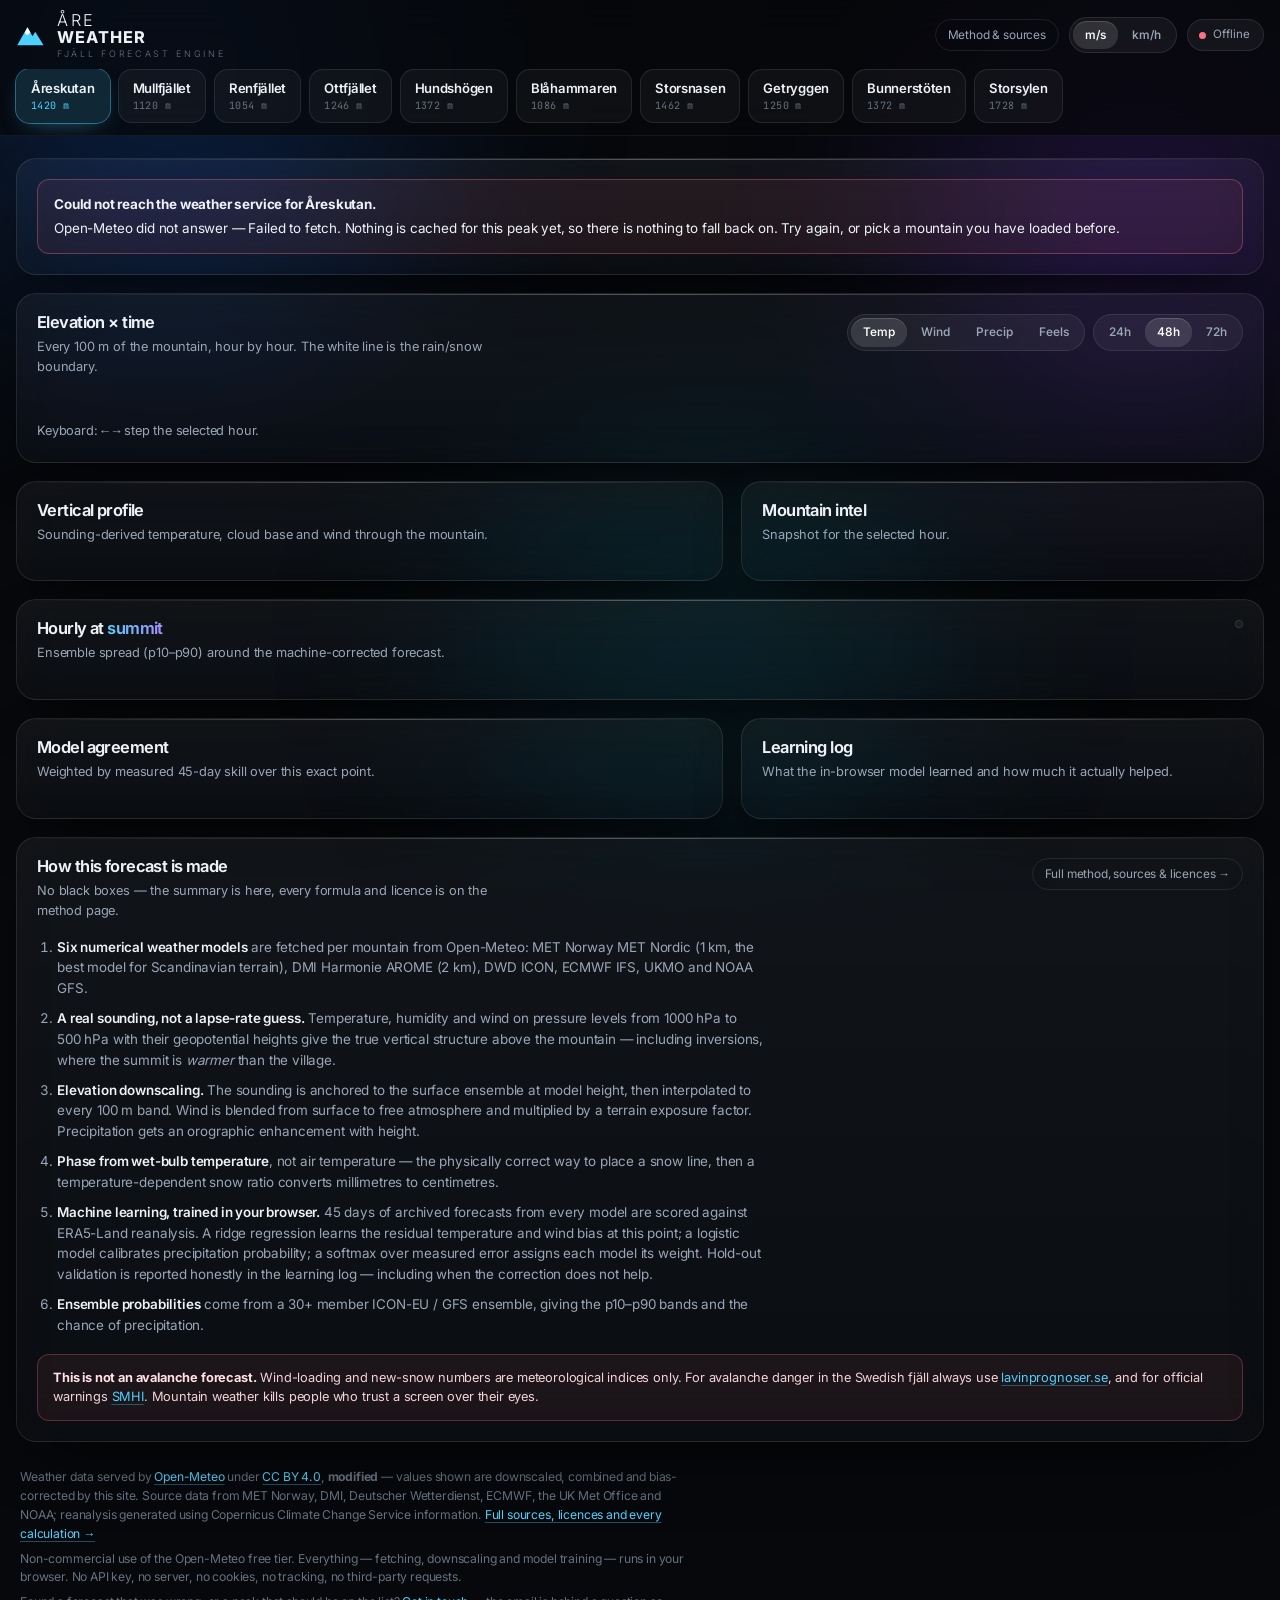
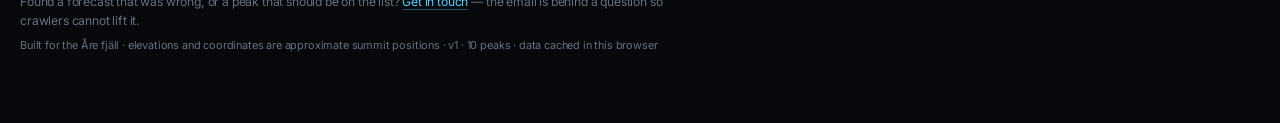
==== index.html @ 93a5c95a "Add a contact route behind a human check, and fix keyboard access Contact - The address is never pre" ====
<!doctype html>
<html lang="en">
<head>
<meta charset="utf-8">
<meta name="viewport" content="width=device-width, initial-scale=1, viewport-fit=cover">
<title>ÅreWeather — Mountain forecasts for Åre, Sweden</title>
<meta name="description" content="High-resolution, elevation-aware mountain weather for Åreskutan, Snasahögarna, Sylarna and the rest of the Åre fjäll. Multi-model ensemble + machine-learned bias correction, built for trail runners and ski mountaineers.">
<meta name="theme-color" content="#06080b">
<meta property="og:title" content="ÅreWeather">
<meta property="og:description" content="Elevation-resolved mountain weather for the Åre fjäll — trail running & ski mountaineering.">
<meta property="og:type" content="website">
<link rel="manifest" href="manifest.webmanifest">
<link rel="icon" href="data:image/svg+xml,%3Csvg xmlns='http://www.w3.org/2000/svg' viewBox='0 0 100 100'%3E%3Cpath d='M6 82 38 26l17 29 9-14 24 41z' fill='%234fd1ff'/%3E%3Cpath d='M38 26l10 18-10 8-9-7z' fill='%23fff'/%3E%3C/svg%3E">
<link rel="preload" href="fonts/inter-latin.woff2" as="font" type="font/woff2" crossorigin>
<link rel="stylesheet" href="styles.css">
</head>
<body>
<a class="skip-link" href="#main">Skip to the forecast</a>
<div class="aurora" aria-hidden="true"><span class="a1"></span><span class="a2"></span><span class="a3"></span></div>
<div class="grain" aria-hidden="true"></div>

<header class="topbar">
  <div class="wrap topbar-inner">
    <a class="brand" href="./">
      <svg class="brand-mark" viewBox="0 0 100 100" aria-hidden="true"><path d="M4 84 38 24l17 30 9-15 28 45z"/><path d="M38 24l10 18-10 9-9-8z" class="snow"/></svg>
      <span class="brand-text">ÅRE<b>WEATHER</b><i>fjäll forecast engine</i></span>
    </a>
    <div class="topbar-actions">
      <a class="nav-link" href="methods.html">Method &amp; sources</a>
      <div class="seg" id="unit-toggle" role="group" aria-label="Wind unit">
        <button type="button" data-unit="ms" class="on">m/s</button>
        <button type="button" data-unit="kmh">km/h</button>
      </div>
      <button type="button" class="status-pill" id="status-pill" title="Data status — click to refresh">
        <span class="dot"></span><span id="status-text" role="status" aria-live="polite">Loading…</span>
      </button>
    </div>
  </div>
  <nav class="mountain-rail" id="mountain-rail" aria-label="Choose a mountain"></nav>
</header>

<main class="wrap" id="main">

  <section class="hero card" id="hero">
    <div class="hero-skeleton"><span></span><span></span><span></span></div>
  </section>

  <section class="card" id="matrix-card">
    <div class="card-head">
      <div>
        <h2>Elevation × time</h2>
        <p class="sub" id="matrix-sub">Every 100&nbsp;m of the mountain, hour by hour. The white line is the rain/snow boundary.</p>
      </div>
      <div class="controls">
        <div class="seg" id="matrix-metric" role="group" aria-label="Matrix metric">
          <button type="button" data-metric="temp" class="on">Temp</button>
          <button type="button" data-metric="wind">Wind</button>
          <button type="button" data-metric="precip">Precip</button>
          <button type="button" data-metric="feels">Feels</button>
        </div>
        <div class="seg" id="matrix-range" role="group" aria-label="Forecast range">
          <button type="button" data-hours="24">24h</button>
          <button type="button" data-hours="48" class="on">48h</button>
          <button type="button" data-hours="72">72h</button>
        </div>
      </div>
    </div>
    <div class="matrix-scroll" tabindex="0" role="group" aria-label="Elevation and time matrix, horizontally scrollable"><div id="matrix"></div></div>
    <div class="legend" id="matrix-legend"></div>
    <p class="sub" style="margin-top:10px">Keyboard: <kbd>←</kbd> <kbd>→</kbd> step the selected hour.</p>
  </section>

  <div class="split">
    <section class="card" id="profile-card">
      <div class="card-head">
        <div>
          <h2>Vertical profile</h2>
          <p class="sub" id="profile-sub">Sounding-derived temperature, cloud base and wind through the mountain.</p>
        </div>
      </div>
      <div id="profile"></div>
    </section>

    <section class="card" id="intel-card">
      <div class="card-head"><div><h2>Mountain intel</h2><p class="sub">Snapshot for the selected hour.</p></div></div>
      <div class="intel-grid" id="intel"></div>
    </section>
  </div>

  <section class="card" id="hourly-card">
    <div class="card-head">
      <div>
        <h2>Hourly at <span id="band-label" class="hl">summit</span></h2>
        <p class="sub">Ensemble spread (p10–p90) around the machine-corrected forecast.</p>
      </div>
      <div class="controls"><div class="seg small" id="band-picker" role="group" aria-label="Elevation band"></div></div>
    </div>
    <div id="hourly"></div>
  </section>

  <div class="split">
    <section class="card" id="models-card">
      <div class="card-head"><div><h2>Model agreement</h2><p class="sub" id="models-sub">Weighted by measured 45-day skill over this exact point.</p></div></div>
      <div id="models"></div>
    </section>

    <section class="card" id="ml-card">
      <div class="card-head"><div><h2>Learning log</h2><p class="sub">What the in-browser model learned and how much it actually helped.</p></div></div>
      <div id="ml"></div>
    </section>
  </div>

  <section class="card method" id="method">
    <div class="card-head">
      <div><h2>How this forecast is made</h2><p class="sub">No black boxes — the summary is here, every formula and licence is on the method page.</p></div>
      <div class="controls"><a class="nav-link" href="methods.html">Full method, sources &amp; licences →</a></div>
    </div>
    <ol class="method-list">
      <li><b>Six numerical weather models</b> are fetched per mountain from Open-Meteo: MET Norway MET Nordic (1&nbsp;km, the best model for Scandinavian terrain), DMI Harmonie AROME (2&nbsp;km), DWD ICON, ECMWF IFS, UKMO and NOAA GFS.</li>
      <li><b>A real sounding, not a lapse-rate guess.</b> Temperature, humidity and wind on pressure levels from 1000&nbsp;hPa to 500&nbsp;hPa with their geopotential heights give the true vertical structure above the mountain — including inversions, where the summit is <i>warmer</i> than the village.</li>
      <li><b>Elevation downscaling.</b> The sounding is anchored to the surface ensemble at model height, then interpolated to every 100&nbsp;m band. Wind is blended from surface to free atmosphere and multiplied by a terrain exposure factor. Precipitation gets an orographic enhancement with height.</li>
      <li><b>Phase from wet-bulb temperature</b>, not air temperature — the physically correct way to place a snow line, then a temperature-dependent snow ratio converts millimetres to centimetres.</li>
      <li><b>Machine learning, trained in your browser.</b> 45 days of archived forecasts from every model are scored against ERA5-Land reanalysis. A ridge regression learns the residual temperature and wind bias at this point; a logistic model calibrates precipitation probability; a softmax over measured error assigns each model its weight. Hold-out validation is reported honestly in the learning log — including when the correction does not help.</li>
      <li><b>Ensemble probabilities</b> come from a 30+ member ICON-EU / GFS ensemble, giving the p10–p90 bands and the chance of precipitation.</li>
    </ol>
    <p class="disclaimer"><b>This is not an avalanche forecast.</b> Wind-loading and new-snow numbers are meteorological indices only. For avalanche danger in the Swedish fjäll always use <a href="https://www.lavinprognoser.se" target="_blank" rel="noopener">lavinprognoser.se</a>, and for official warnings <a href="https://www.smhi.se" target="_blank" rel="noopener">SMHI</a>. Mountain weather kills people who trust a screen over their eyes.</p>
  </section>

  <footer class="footer">
    <p>Weather data served by <a href="https://open-meteo.com" target="_blank" rel="noopener">Open-Meteo</a>
      under <a href="https://creativecommons.org/licenses/by/4.0/" target="_blank" rel="noopener">CC&nbsp;BY&nbsp;4.0</a>,
      <b>modified</b> — values shown are downscaled, combined and bias-corrected by this site.
      Source data from MET&nbsp;Norway, DMI, Deutscher&nbsp;Wetterdienst, ECMWF, the UK&nbsp;Met&nbsp;Office and NOAA;
      reanalysis generated using Copernicus Climate Change Service information.
      <a href="methods.html">Full sources, licences and every calculation →</a></p>
    <p>Non-commercial use of the Open-Meteo free tier. Everything — fetching, downscaling and model
      training — runs in your browser. No API key, no server, no cookies, no tracking, no third-party requests.</p>
    <p>Found a forecast that was wrong, or a peak that should be on the list?
      <a href="methods.html#contact">Get in touch</a> — the email is behind a question so crawlers cannot lift it.</p>
    <p class="tiny">Built for the Åre fjäll · elevations and coordinates are approximate summit positions · <span id="build-line"></span></p>
  </footer>
</main>

<div class="tooltip" id="tooltip" role="status" aria-live="off"></div>

<script type="module" src="js/main.js"></script>
</body>
</html>
---- styles.css ----
/* Fonts are self-hosted rather than pulled from Google Fonts: a font request
   would send every visitor's IP address to a third party, which for a site
   read in the EU is a data-protection question nobody needs.
   Inter and JetBrains Mono, both SIL Open Font License 1.1 — see fonts/. */
@font-face {
  font-family: 'Inter';
  font-style: normal;
  font-weight: 100 900;
  font-display: swap;
  src: url('fonts/inter-latin.woff2') format('woff2');
  unicode-range: U+0000-00FF, U+0131, U+0152-0153, U+02BB-02BC, U+02C6, U+02DA, U+02DC, U+0304, U+0308, U+0329, U+2000-206F, U+20AC, U+2122, U+2191, U+2193, U+2212, U+2215, U+FEFF, U+FFFD;
}
@font-face {
  font-family: 'JetBrains Mono';
  font-style: normal;
  font-weight: 100 800;
  font-display: swap;
  src: url('fonts/jetbrains-mono-latin.woff2') format('woff2');
  unicode-range: U+0000-00FF, U+0131, U+0152-0153, U+02BB-02BC, U+02C6, U+02DA, U+02DC, U+0304, U+0308, U+0329, U+2000-206F, U+20AC, U+2122, U+2191, U+2193, U+2212, U+2215, U+FEFF, U+FFFD;
}

/* ÅreWeather — design system
   Dark alpine glass. One accent gradient (glacier cyan → alpenglow violet),
   semantic colour only where it carries meaning (temperature, hazard, verdict). */

:root {
  --bg: #06080b;
  --bg-2: #0a0d13;
  --panel: rgba(255,255,255,.035);
  --panel-2: rgba(255,255,255,.055);
  --line: rgba(255,255,255,.09);
  --line-soft: rgba(255,255,255,.055);
  --text: #eef2f7;
  --text-2: #9aa6b6;
  --text-3: #66717f;

  --ice: #4fd1ff;
  --violet: #a78bfa;
  --lime: #a3e635;
  --amber: #fbbf24;
  --rose: #fb7185;
  --deep: #2563eb;

  --grad: linear-gradient(100deg, var(--ice), var(--violet));
  --radius: 20px;
  --radius-sm: 12px;
  --shadow: 0 24px 60px -24px rgba(0,0,0,.85);
  --mono: 'JetBrains Mono', ui-monospace, SFMono-Regular, Menlo, monospace;
  --sans: 'Inter', -apple-system, BlinkMacSystemFont, 'Segoe UI', Roboto, sans-serif;
}

* { box-sizing: border-box; }
html { -webkit-text-size-adjust: 100%; }
body {
  margin: 0;
  background: var(--bg);
  color: var(--text);
  font-family: var(--sans);
  font-size: 15px;
  line-height: 1.55;
  letter-spacing: -0.011em;
  -webkit-font-smoothing: antialiased;
  overflow-x: hidden;
}
h1, h2, h3 { margin: 0; font-weight: 650; letter-spacing: -0.035em; line-height: 1.1; }
h2 { font-size: 1.02rem; }
a { color: var(--ice); text-decoration-color: rgba(79,209,255,.35); text-underline-offset: 3px; }
button { font: inherit; color: inherit; cursor: pointer; }
.hl { background: var(--grad); -webkit-background-clip: text; background-clip: text; color: transparent; }
.num { font-family: var(--mono); font-variant-numeric: tabular-nums; letter-spacing: -0.02em; }

/* ---------- ambience ---------- */
.aurora { position: fixed; inset: 0; z-index: -2; overflow: hidden; }
.aurora span { position: absolute; border-radius: 50%; filter: blur(90px); opacity: .3; }
.aurora .a1 { width: 62vw; height: 62vw; left: -18vw; top: -26vw; background: radial-gradient(circle, #1d5fd0, transparent 68%); animation: drift1 34s ease-in-out infinite; }
.aurora .a2 { width: 54vw; height: 54vw; right: -16vw; top: -12vw; background: radial-gradient(circle, #7c3aed, transparent 68%); opacity: .22; animation: drift2 41s ease-in-out infinite; }
.aurora .a3 { width: 70vw; height: 40vw; left: 20vw; top: 42vh; background: radial-gradient(circle, #0e7490, transparent 70%); opacity: .18; animation: drift1 52s ease-in-out infinite reverse; }
@keyframes drift1 { 50% { transform: translate3d(6vw, 5vh, 0) scale(1.12); } }
@keyframes drift2 { 50% { transform: translate3d(-7vw, 7vh, 0) scale(1.08); } }
.grain {
  position: fixed; inset: 0; z-index: -1; pointer-events: none; opacity: .35;
  background-image: url("data:image/svg+xml,%3Csvg xmlns='http://www.w3.org/2000/svg' width='140' height='140'%3E%3Cfilter id='n'%3E%3CfeTurbulence type='fractalNoise' baseFrequency='.85' numOctaves='3'/%3E%3C/filter%3E%3Crect width='140' height='140' filter='url(%23n)' opacity='.45'/%3E%3C/svg%3E");
  mix-blend-mode: overlay;
}
@media (prefers-reduced-motion: reduce) { .aurora span { animation: none; } * { scroll-behavior: auto !important; } }

/* ---------- layout ---------- */
.wrap { width: min(1320px, 100% - 32px); margin-inline: auto; }
main.wrap { display: flex; flex-direction: column; gap: 18px; padding: 22px 0 64px; }
.split { display: grid; grid-template-columns: 1.15fr .85fr; gap: 18px; align-items: start; }
@media (max-width: 960px) { .split { grid-template-columns: 1fr; } }

.card {
  position: relative;
  background: linear-gradient(180deg, rgba(255,255,255,.05), rgba(255,255,255,.022));
  border: 1px solid var(--line);
  border-radius: var(--radius);
  padding: 20px;
  backdrop-filter: blur(22px) saturate(140%);
  -webkit-backdrop-filter: blur(22px) saturate(140%);
  box-shadow: var(--shadow);
  overflow: hidden;
}
.card::before { content: ''; position: absolute; inset: 0 0 auto; height: 1px; background: linear-gradient(90deg, transparent, rgba(255,255,255,.28), transparent); }
.card-head { display: flex; justify-content: space-between; align-items: flex-start; gap: 16px; flex-wrap: wrap; margin-bottom: 16px; }
.sub { margin: 5px 0 0; color: var(--text-2); font-size: .8rem; max-width: 62ch; }
.controls { display: flex; gap: 8px; flex-wrap: wrap; }

/* ---------- top bar ---------- */
.topbar { position: sticky; top: 0; z-index: 40; background: rgba(6,8,11,.72); backdrop-filter: blur(20px); -webkit-backdrop-filter: blur(20px); border-bottom: 1px solid var(--line-soft); }
.topbar-inner { display: flex; align-items: center; justify-content: space-between; gap: 16px; padding: 12px 0 10px; }
.brand { display: flex; align-items: center; gap: 11px; text-decoration: none; color: inherit; }
.brand-mark { width: 30px; height: 30px; }
.brand-mark path { fill: var(--ice); }
.brand-mark .snow { fill: #fff; }
.brand-text { display: flex; flex-direction: column; font-weight: 300; font-size: 1.02rem; letter-spacing: .16em; line-height: 1.05; }
.brand-text b { font-weight: 750; letter-spacing: .06em; }
.brand-text i { font-style: normal; font-size: .56rem; letter-spacing: .3em; color: var(--text-3); text-transform: uppercase; margin-top: 3px; }
@media (max-width: 560px) { .brand-text { font-size: .9rem; } .brand-text i { display: none; } }
.topbar-actions { display: flex; align-items: center; gap: 10px; }

.seg { display: inline-flex; padding: 3px; gap: 2px; background: rgba(255,255,255,.05); border: 1px solid var(--line); border-radius: 999px; }
.seg button { background: none; border: 0; padding: 5px 12px; border-radius: 999px; font-size: .74rem; font-weight: 550; color: var(--text-2); transition: .18s; white-space: nowrap; }
.seg button:hover { color: var(--text); }
.seg button.on { background: rgba(255,255,255,.12); color: #fff; box-shadow: 0 1px 0 rgba(255,255,255,.16) inset; }
.seg.small button { padding: 4px 9px; font-size: .69rem; }

.status-pill { display: inline-flex; align-items: center; gap: 7px; background: rgba(255,255,255,.05); border: 1px solid var(--line); border-radius: 999px; padding: 6px 13px 6px 11px; font-size: .72rem; color: var(--text-2); transition: .2s; }
.status-pill:hover { border-color: rgba(255,255,255,.22); color: var(--text); }
.status-pill .dot { width: 7px; height: 7px; border-radius: 50%; background: var(--text-3); box-shadow: 0 0 0 0 currentColor; }
.status-pill.live .dot { background: var(--lime); animation: pulse 2.6s infinite; }
.status-pill.working .dot { background: var(--ice); animation: pulse 1.1s infinite; }
.status-pill.stale .dot { background: var(--amber); }
.status-pill.error .dot { background: var(--rose); }
@keyframes pulse { 0% { box-shadow: 0 0 0 0 rgba(163,230,53,.5); } 70% { box-shadow: 0 0 0 7px rgba(163,230,53,0); } 100% { box-shadow: 0 0 0 0 rgba(163,230,53,0); } }

.mountain-rail { display: flex; gap: 8px; overflow-x: auto; padding: 0 max(16px, calc(50vw - 660px)) 12px; scrollbar-width: none; scroll-snap-type: x proximity; }
.mountain-rail::-webkit-scrollbar { display: none; }
.mtn-chip {
  flex: 0 0 auto; scroll-snap-align: start; text-align: left;
  background: rgba(255,255,255,.04); border: 1px solid var(--line); border-radius: 14px;
  padding: 8px 14px; transition: .2s; position: relative; overflow: hidden;
}
.mtn-chip:hover { background: rgba(255,255,255,.08); transform: translateY(-1px); }
.mtn-chip .n { display: block; font-size: .82rem; font-weight: 600; letter-spacing: -.02em; }
.mtn-chip .e { display: block; font-family: var(--mono); font-size: .63rem; color: var(--text-3); letter-spacing: .04em; }
.mtn-chip.on { border-color: transparent; background: rgba(79,209,255,.14); box-shadow: 0 0 0 1px rgba(79,209,255,.45), 0 8px 24px -12px rgba(79,209,255,.55); }
.mtn-chip.on .e { color: var(--ice); }

/* ---------- hero ---------- */
.hero { padding: 0; }
.hero-grid { display: grid; grid-template-columns: minmax(0,1.25fr) minmax(0,1fr); }
@media (max-width: 860px) { .hero-grid { grid-template-columns: 1fr; } }
.hero-main { padding: 24px 24px 22px; }
.hero-eyebrow { display: flex; align-items: center; gap: 9px; font-size: .66rem; letter-spacing: .24em; text-transform: uppercase; color: var(--text-3); }
.hero-eyebrow .tag { color: var(--ice); }
.hero h1 { font-size: clamp(2rem, 5.4vw, 3.1rem); font-weight: 750; margin: 8px 0 4px; }
.hero-meta { color: var(--text-2); font-size: .82rem; }
.hero-meta .num { color: var(--text); }
.hero-now { display: flex; align-items: flex-end; gap: 22px; margin-top: 20px; flex-wrap: wrap; }
.big-temp { font-family: var(--mono); font-size: clamp(3.4rem, 11vw, 5.2rem); font-weight: 500; line-height: .86; letter-spacing: -.05em; }
.big-temp sup { font-size: .32em; vertical-align: super; color: var(--text-2); letter-spacing: 0; }
.now-facts { display: grid; grid-template-columns: repeat(auto-fit, minmax(84px, 1fr)); gap: 12px 18px; flex: 1 1 260px; }
.fact .k { font-size: .6rem; letter-spacing: .18em; text-transform: uppercase; color: var(--text-3); }
.fact .v { font-family: var(--mono); font-size: 1.02rem; font-weight: 500; }
.fact .v small { font-family: var(--sans); font-size: .68rem; color: var(--text-2); font-weight: 400; }
.hero-summary { margin: 18px 0 0; font-size: .92rem; color: #cfd8e3; border-left: 2px solid rgba(79,209,255,.5); padding-left: 13px; }

.hero-side { border-left: 1px solid var(--line-soft); padding: 22px 24px; display: flex; flex-direction: column; gap: 12px; background: rgba(0,0,0,.16); }
@media (max-width: 860px) { .hero-side { border-left: 0; border-top: 1px solid var(--line-soft); } }
.verdict { border: 1px solid var(--line); border-radius: var(--radius-sm); padding: 13px 15px; background: rgba(255,255,255,.03); }
.verdict-top { display: flex; justify-content: space-between; align-items: center; gap: 10px; }
.verdict-name { font-size: .74rem; letter-spacing: .12em; text-transform: uppercase; color: var(--text-2); display: flex; align-items: center; gap: 7px; }
.verdict-score { font-family: var(--mono); font-size: 1.5rem; font-weight: 600; line-height: 1; }
.verdict-bar { height: 4px; border-radius: 3px; background: rgba(255,255,255,.09); margin: 10px 0 9px; overflow: hidden; }
.verdict-bar i { display: block; height: 100%; min-width: 4px; border-radius: 3px; transition: width .7s cubic-bezier(.22,1,.36,1); }
.verdict-text { font-size: .78rem; color: var(--text-2); }
.verdict-text b { color: var(--text); font-weight: 550; }
.window-strip { display: flex; gap: 3px; margin-top: 10px; }
.window-strip i { flex: 1; height: 20px; border-radius: 3px; background: rgba(255,255,255,.07); position: relative; }
.window-strip i span { position: absolute; inset: 0; border-radius: 3px; }
.window-legend { display: flex; justify-content: space-between; font-family: var(--mono); font-size: .58rem; color: var(--text-3); margin-top: 4px; }

/* ---------- matrix ---------- */
.matrix-scroll { overflow-x: auto; margin: 0 -4px; padding: 0 4px 6px; scrollbar-width: thin; }
.matrix-scroll::-webkit-scrollbar { height: 7px; }
.matrix-scroll::-webkit-scrollbar-thumb { background: rgba(255,255,255,.16); border-radius: 4px; }
#matrix svg, #profile svg, #hourly svg { display: block; }
.chart-key { display: flex; gap: 16px; flex-wrap: wrap; margin-top: 10px; font-size: .68rem; color: var(--text-2); }
.chart-key span { display: inline-flex; align-items: center; gap: 6px; }
.chart-key i { width: 14px; height: 0; border-top-width: 2px; border-top-style: solid; display: inline-block; }
.chart-key i.block { height: 9px; width: 9px; border: 0; border-radius: 2px; }
.legend { display: flex; align-items: center; gap: 14px; flex-wrap: wrap; margin-top: 12px; font-size: .68rem; color: var(--text-2); }
.legend .scale { display: flex; align-items: center; gap: 7px; }
.legend .bar { width: 150px; height: 7px; border-radius: 4px; }
.legend .key { display: inline-flex; align-items: center; gap: 6px; }
.legend .key i { width: 11px; height: 3px; border-radius: 2px; display: inline-block; }

/* ---------- intel ---------- */
.intel-grid { display: grid; grid-template-columns: repeat(auto-fit, minmax(138px, 1fr)); gap: 10px; }
.intel {
  border: 1px solid var(--line-soft); border-radius: var(--radius-sm); padding: 12px 13px;
  background: rgba(255,255,255,.028); transition: .2s; position: relative; overflow: hidden;
}
.intel:hover { background: rgba(255,255,255,.06); border-color: var(--line); }
.intel .k { font-size: .59rem; letter-spacing: .16em; text-transform: uppercase; color: var(--text-3); }
.intel .v { font-family: var(--mono); font-size: 1.22rem; font-weight: 550; margin-top: 3px; letter-spacing: -.03em; }
.intel .v small { font-size: .55em; color: var(--text-2); font-family: var(--sans); }
.intel .d { font-size: .71rem; color: var(--text-2); margin-top: 2px; line-height: 1.35; }
.intel.warn { border-color: rgba(251,191,36,.34); background: rgba(251,191,36,.07); }
.intel.warn .v { color: var(--amber); }
.intel.danger { border-color: rgba(251,113,133,.36); background: rgba(251,113,133,.08); }
.intel.danger .v { color: var(--rose); }
.intel.good { border-color: rgba(163,230,53,.28); background: rgba(163,230,53,.06); }
.intel.good .v { color: var(--lime); }

/* ---------- models / ml ---------- */
.model-row { display: grid; grid-template-columns: minmax(96px, 1.1fr) 46px 1fr auto; align-items: center; gap: 10px; padding: 8px 0; border-bottom: 1px solid var(--line-soft); }
.model-row:last-child { border-bottom: 0; }
.model-name { font-size: .78rem; font-weight: 550; }
.model-name small { display: block; color: var(--text-3); font-size: .62rem; font-weight: 400; letter-spacing: .04em; }
.model-weight { font-family: var(--mono); font-size: .72rem; color: var(--ice); text-align: right; }
.model-track { height: 5px; border-radius: 3px; background: rgba(255,255,255,.07); overflow: hidden; }
.model-track i { display: block; height: 100%; background: var(--grad); border-radius: 3px; transition: width .6s; }
.model-val { font-family: var(--mono); font-size: .8rem; text-align: right; min-width: 72px; }
.model-val small { color: var(--text-3); }

.ml-head { display: flex; align-items: baseline; gap: 10px; flex-wrap: wrap; margin-bottom: 12px; }
.ml-badge { font-size: .6rem; letter-spacing: .16em; text-transform: uppercase; padding: 3px 9px; border-radius: 999px; border: 1px solid var(--line); color: var(--text-2); }
.ml-badge.ok { border-color: rgba(163,230,53,.4); color: var(--lime); background: rgba(163,230,53,.08); }
.ml-badge.no { border-color: rgba(251,191,36,.4); color: var(--amber); background: rgba(251,191,36,.07); }
.ml-metrics { display: grid; grid-template-columns: repeat(auto-fit, minmax(120px,1fr)); gap: 10px; margin-bottom: 12px; }
.ml-metric { border: 1px solid var(--line-soft); border-radius: var(--radius-sm); padding: 10px 12px; background: rgba(255,255,255,.028); }
.ml-metric .k { font-size: .58rem; letter-spacing: .15em; text-transform: uppercase; color: var(--text-3); }
.ml-metric .v { font-family: var(--mono); font-size: 1.05rem; margin-top: 2px; }
.ml-note { font-size: .76rem; color: var(--text-2); line-height: 1.5; }
.ml-note code { font-family: var(--mono); font-size: .9em; background: rgba(255,255,255,.07); padding: 1px 5px; border-radius: 4px; color: var(--ice); }

/* ---------- method ---------- */
.method-list { margin: 0; padding-left: 20px; display: grid; gap: 9px; color: var(--text-2); font-size: .84rem; max-width: 92ch; }
.method-list b { color: var(--text); font-weight: 600; }
.method-list::marker { color: var(--ice); }
.disclaimer { margin: 18px 0 0; padding: 13px 15px; border-radius: var(--radius-sm); border: 1px solid rgba(251,113,133,.28); background: rgba(251,113,133,.07); font-size: .8rem; color: #f3d3d8; }
.disclaimer b { color: #ffe1e6; }

.footer { color: var(--text-3); font-size: .76rem; padding: 8px 4px 0; max-width: 86ch; }
.footer p { margin: 0 0 6px; }
.footer .tiny { font-size: .68rem; }

/* ---------- misc ---------- */
.hero-skeleton { padding: 28px 24px; display: grid; gap: 14px; }
.hero-skeleton span { display: block; height: 22px; border-radius: 8px; background: linear-gradient(90deg, rgba(255,255,255,.05), rgba(255,255,255,.11), rgba(255,255,255,.05)); background-size: 220% 100%; animation: shimmer 1.5s infinite; }
.hero-skeleton span:first-child { width: 42%; height: 46px; }
.hero-skeleton span:nth-child(2) { width: 68%; }
.hero-skeleton span:last-child { width: 30%; }
@keyframes shimmer { to { background-position: -220% 0; } }

.tooltip {
  position: fixed; z-index: 90; pointer-events: none; opacity: 0; transform: translateY(4px);
  transition: opacity .13s, transform .13s;
  background: rgba(10,13,19,.96); border: 1px solid var(--line); border-radius: 10px;
  padding: 9px 11px; font-size: .74rem; line-height: 1.5; box-shadow: 0 18px 40px -18px #000;
  max-width: 250px; backdrop-filter: blur(10px);
}
.tooltip.on { opacity: 1; transform: translateY(0); }
.tooltip b { display: block; font-size: .68rem; letter-spacing: .1em; text-transform: uppercase; color: var(--text-3); margin-bottom: 4px; }
.tooltip .row { display: flex; justify-content: space-between; gap: 16px; font-family: var(--mono); font-size: .72rem; }
.tooltip .row span:first-child { font-family: var(--sans); color: var(--text-2); }

.error-box { border: 1px solid rgba(251,113,133,.35); background: rgba(251,113,133,.08); border-radius: var(--radius-sm); padding: 14px 16px; font-size: .84rem; }
.error-box b { display: block; margin-bottom: 4px; }
.reveal { animation: reveal .55s cubic-bezier(.22,1,.36,1) both; }
@keyframes reveal { from { opacity: 0; transform: translateY(10px); } }
.muted { color: var(--text-3); }

/* ---------- documentation page ---------- */
.doc-layout { display: grid; grid-template-columns: 216px minmax(0, 1fr); gap: 34px; align-items: start; }
@media (max-width: 900px) { .doc-layout { grid-template-columns: 1fr; } .doc-nav { position: static !important; } }
.doc-nav { position: sticky; top: 88px; font-size: .78rem; }
.doc-nav ol { list-style: none; margin: 0; padding: 0; display: grid; gap: 1px; counter-reset: s; }
.doc-nav a { display: block; padding: 6px 10px; border-radius: 8px; color: var(--text-2); text-decoration: none; border-left: 2px solid transparent; transition: .15s; }
.doc-nav a:hover { color: var(--text); background: rgba(255,255,255,.05); }
.doc-nav a.on { color: #fff; border-left-color: var(--ice); background: rgba(79,209,255,.08); }
.doc-nav .lbl { display: block; font-size: .6rem; letter-spacing: .2em; text-transform: uppercase; color: var(--text-3); padding: 0 10px 8px; }

.doc { display: grid; gap: 16px; }
.doc section { scroll-margin-top: 96px; }
.doc h2 { font-size: 1.3rem; margin-bottom: 6px; }
.doc h3 { font-size: .96rem; margin: 22px 0 8px; color: #fff; }
.doc h3:first-of-type { margin-top: 6px; }
.doc p, .doc li { color: #c2ccd8; font-size: .87rem; line-height: 1.62; }
.doc p { margin: 0 0 12px; max-width: 76ch; }
.doc ul, .doc ol { max-width: 76ch; padding-left: 20px; }
.doc li { margin-bottom: 6px; }
.doc strong, .doc b { color: #fff; font-weight: 600; }
.doc .lede { font-size: .98rem; color: var(--text-2); max-width: 72ch; }

.formula {
  background: rgba(0,0,0,.34); border: 1px solid var(--line-soft); border-left: 2px solid var(--ice);
  border-radius: 10px; padding: 14px 16px; margin: 0 0 14px; overflow-x: auto;
}
.formula .eq { font-family: var(--mono); font-size: .84rem; color: #eaf4ff; white-space: pre; line-height: 1.7; letter-spacing: -.01em; }
.formula .eq em { color: var(--ice); font-style: normal; }
.formula dl { display: grid; grid-template-columns: auto 1fr; gap: 3px 14px; margin: 11px 0 0; font-size: .76rem; }
.formula dt { font-family: var(--mono); color: var(--violet); }
.formula dd { margin: 0; color: var(--text-2); }
.formula .cite { margin-top: 10px; font-size: .72rem; color: var(--text-3); }
.formula .cite a { color: var(--text-2); }

.doc table { width: 100%; border-collapse: collapse; font-size: .79rem; margin: 0 0 14px; }
.doc th { text-align: left; font-size: .6rem; letter-spacing: .16em; text-transform: uppercase; color: var(--text-3); font-weight: 500; padding: 0 12px 8px 0; border-bottom: 1px solid var(--line); }
.doc td { padding: 9px 12px 9px 0; border-bottom: 1px solid var(--line-soft); color: var(--text-2); vertical-align: top; }
.doc td:first-child { color: var(--text); font-weight: 500; }
.doc td .num, .doc td code { font-family: var(--mono); font-size: .95em; }
.doc code { background: rgba(255,255,255,.07); padding: 1px 5px; border-radius: 4px; color: var(--ice); font-family: var(--mono); font-size: .88em; }
.table-scroll { overflow-x: auto; }

.callout { border-radius: var(--radius-sm); padding: 14px 16px; margin: 0 0 14px; font-size: .84rem; border: 1px solid; }
.callout > b:first-child { display: block; margin-bottom: 4px; }
.callout.warn { border-color: rgba(251,191,36,.3); background: rgba(251,191,36,.06); color: #f4e3bd; }
.callout.danger { border-color: rgba(251,113,133,.3); background: rgba(251,113,133,.07); color: #f3d3d8; }
.callout.info { border-color: rgba(79,209,255,.25); background: rgba(79,209,255,.06); color: #cfe9f8; }
.callout a { color: inherit; }

.attribution { font-family: var(--mono); font-size: .76rem; line-height: 1.75; color: #d6e2ee; background: rgba(0,0,0,.34); border: 1px solid var(--line-soft); border-radius: 10px; padding: 14px 16px; }
.attribution a { color: var(--ice); }
.back-link { display: inline-flex; align-items: center; gap: 7px; font-size: .74rem; color: var(--text-2); text-decoration: none; padding: 6px 12px; border: 1px solid var(--line); border-radius: 999px; transition: .18s; }
.back-link:hover { color: #fff; border-color: rgba(255,255,255,.24); }
.nav-link { font-size: .74rem; color: var(--text-2); text-decoration: none; padding: 6px 12px; border: 1px solid var(--line); border-radius: 999px; transition: .18s; white-space: nowrap; }
.nav-link:hover { color: #fff; border-color: rgba(255,255,255,.24); }
.doc-hero { padding: 26px 24px; }
.doc-hero h1 { font-size: clamp(1.7rem, 4vw, 2.5rem); margin-bottom: 8px; }
.pill-row { display: flex; gap: 8px; flex-wrap: wrap; margin-top: 14px; }
.pill { font-size: .68rem; padding: 4px 11px; border-radius: 999px; border: 1px solid var(--line); color: var(--text-2); }
.pill.ok { border-color: rgba(163,230,53,.35); color: var(--lime); background: rgba(163,230,53,.07); }

/* ---------- contact gate ---------- */
.gate { max-width: 460px; margin: 0 0 14px; }
.gate-q { display: block; font-size: .84rem; color: #fff; margin-bottom: 9px; font-weight: 500; }
.gate-q small { display: block; font-weight: 400; color: var(--text-3); font-size: .78em; margin-top: 3px; }
.gate-row { display: flex; gap: 8px; }
.gate input {
  flex: 1; min-width: 0; background: rgba(0,0,0,.35); border: 1px solid var(--line);
  border-radius: 10px; padding: 10px 13px; color: var(--text); font-family: var(--mono);
  font-size: .84rem; transition: .18s;
}
.gate input:focus { outline: none; border-color: rgba(79,209,255,.6); box-shadow: 0 0 0 3px rgba(79,209,255,.14); }
.gate button {
  background: var(--grad); border: 0; border-radius: 10px; padding: 10px 18px;
  font-size: .8rem; font-weight: 600; color: #05070a; transition: .18s; white-space: nowrap;
}
.gate button:hover { filter: brightness(1.12); }
.gate button:disabled { opacity: .55; cursor: progress; }
.gate-msg { font-size: .78rem; margin: 9px 0 0; min-height: 1.2em; }
.gate-msg.bad { color: var(--amber); }
.gate-msg.good { color: var(--lime); }

.revealed { border: 1px solid rgba(163,230,53,.3); background: rgba(163,230,53,.06); border-radius: var(--radius-sm); padding: 14px 16px; max-width: 560px; }
.revealed-row { display: flex; align-items: center; gap: 12px; flex-wrap: wrap; }
.revealed-mail { font-size: 1.02rem; color: var(--lime) !important; text-decoration: none; letter-spacing: -.01em; word-break: break-all; }
.revealed-mail:hover { text-decoration: underline; }
.copy-btn { background: rgba(255,255,255,.08); border: 1px solid var(--line); border-radius: 8px; padding: 5px 12px; font-size: .72rem; color: var(--text-2); transition: .18s; }
.copy-btn:hover { color: #fff; border-color: rgba(255,255,255,.26); }

/* ---------- accessibility ---------- */
.sr-only {
  position: absolute; width: 1px; height: 1px; padding: 0; margin: -1px;
  overflow: hidden; clip: rect(0 0 0 0); white-space: nowrap; border: 0;
}
.skip-link {
  position: absolute; left: 12px; top: -60px; z-index: 100;
  background: var(--ice); color: #05070a; font-weight: 600; font-size: .8rem;
  padding: 9px 16px; border-radius: 0 0 10px 10px; transition: top .18s;
}
.skip-link:focus { top: 0; }
:focus-visible { outline: 2px solid var(--ice); outline-offset: 2px; border-radius: 6px; }
.seg button:focus-visible, .mtn-chip:focus-visible { outline-offset: 3px; }
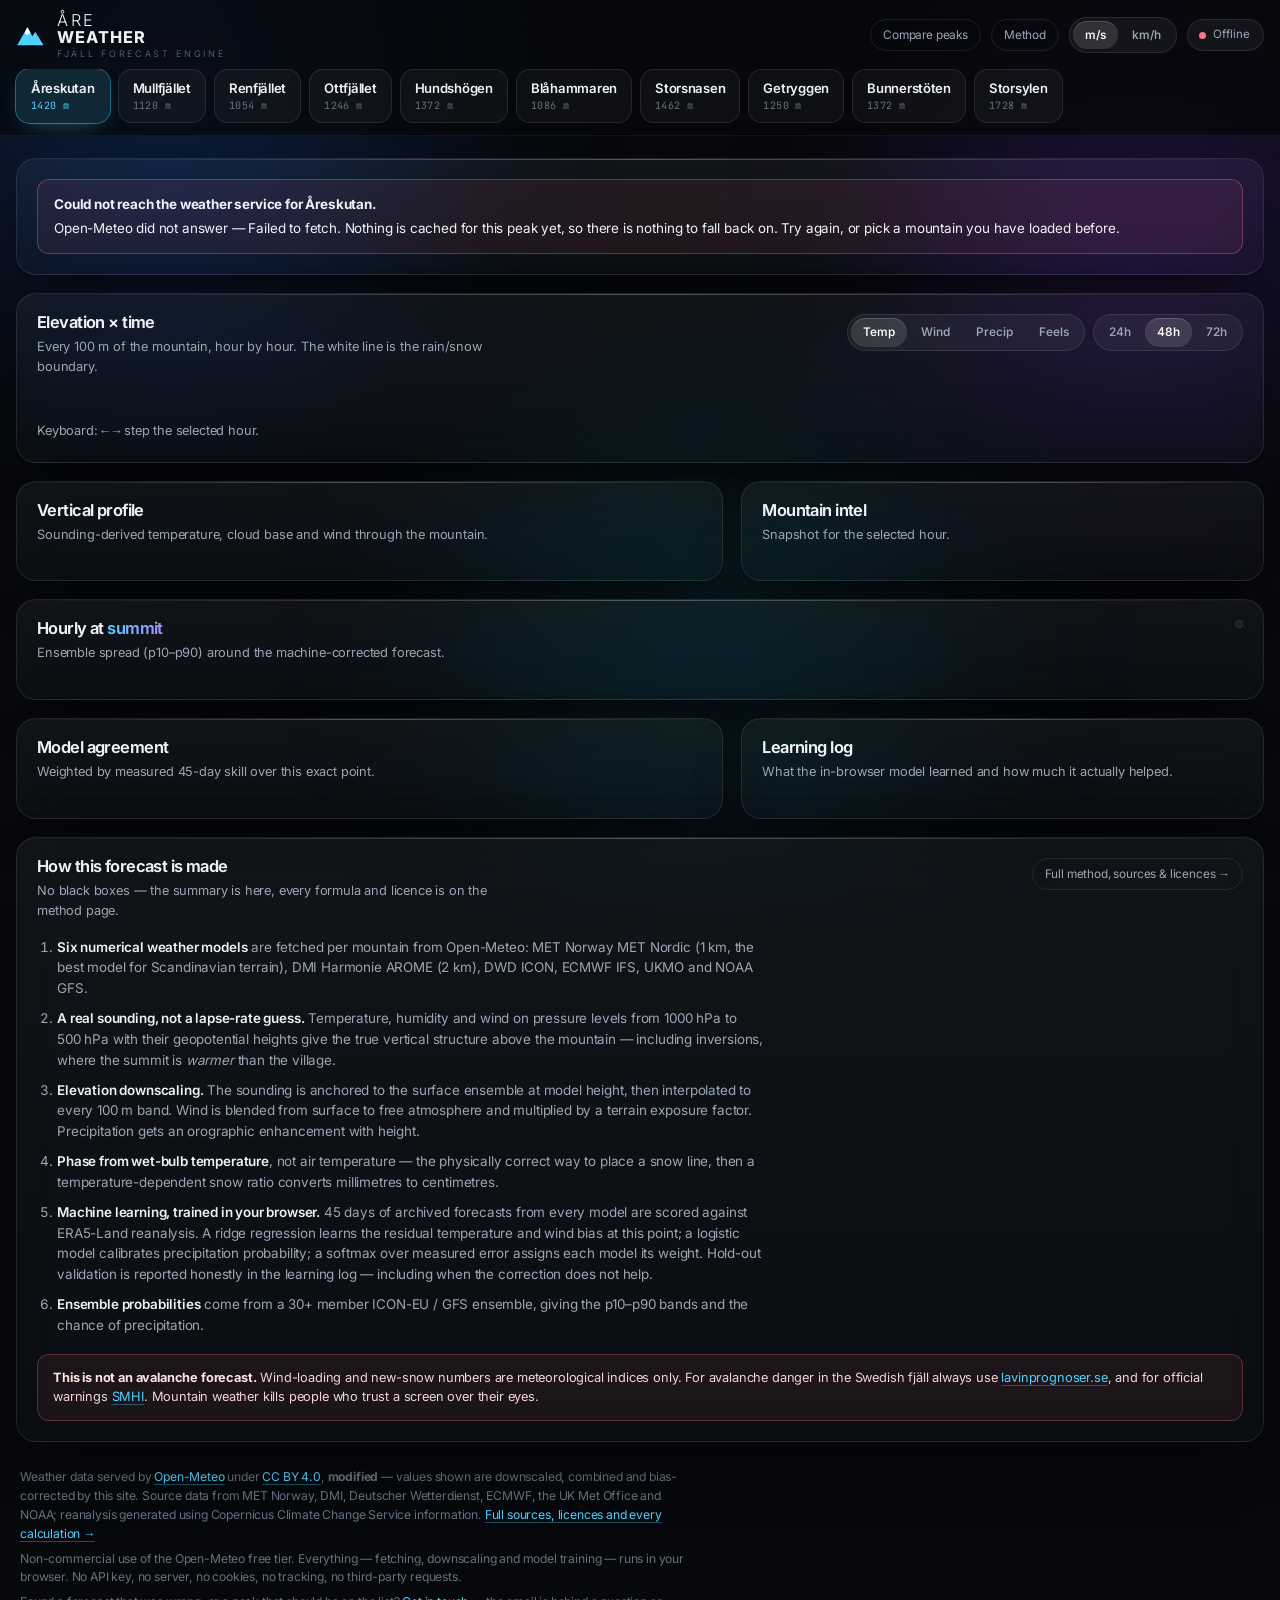
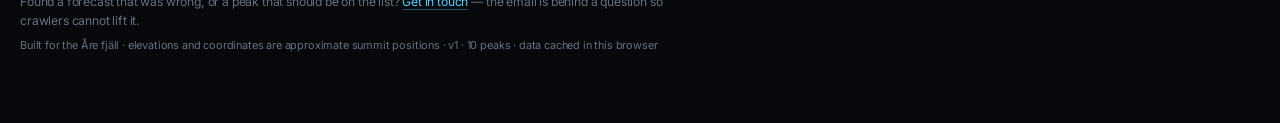
==== commit 9d6ef53d: "Add the comparison view: all ten peaks scored side by side The single-peak view answers "what is Åre" ====
--- a/index.html
+++ b/index.html
@@ -26,7 +26,8 @@
       <span class="brand-text">ÅRE<b>WEATHER</b><i>fjäll forecast engine</i></span>
     </a>
     <div class="topbar-actions">
-      <a class="nav-link" href="methods.html">Method &amp; sources</a>
+      <a class="nav-link" href="compare.html">Compare peaks</a>
+      <a class="nav-link" href="methods.html">Method</a>
       <div class="seg" id="unit-toggle" role="group" aria-label="Wind unit">
         <button type="button" data-unit="ms" class="on">m/s</button>
         <button type="button" data-unit="kmh">km/h</button>
--- a/styles.css
+++ b/styles.css
@@ -375,3 +375,55 @@
 .skip-link:focus { top: 0; }
 :focus-visible { outline: 2px solid var(--ice); outline-offset: 2px; border-radius: 6px; }
 .seg button:focus-visible, .mtn-chip:focus-visible { outline-offset: 3px; }
+
+/* ---------- comparison view ---------- */
+.picks { display: grid; grid-template-columns: repeat(auto-fit, minmax(230px, 1fr)); gap: 12px; }
+.pick {
+  position: relative; border: 1px solid var(--line); border-radius: var(--radius-sm);
+  padding: 15px 16px; background: rgba(255,255,255,.03); text-decoration: none; color: inherit;
+  display: block; transition: .2s; overflow: hidden;
+}
+.pick:hover { background: rgba(255,255,255,.07); transform: translateY(-2px); border-color: rgba(255,255,255,.2); }
+.pick::after { content: ''; position: absolute; inset: 0 auto 0 0; width: 3px; background: var(--tone, var(--ice)); }
+.pick .rank { font-family: var(--mono); font-size: .6rem; letter-spacing: .2em; color: var(--text-3); text-transform: uppercase; }
+.pick .name { font-size: 1.08rem; font-weight: 650; letter-spacing: -.025em; margin: 3px 0 1px; }
+.pick .when { font-family: var(--mono); font-size: .76rem; color: var(--ice); }
+.pick .score { position: absolute; top: 13px; right: 15px; font-family: var(--mono); font-size: 1.5rem; font-weight: 600; line-height: 1; }
+.pick .why { font-size: .75rem; color: var(--text-2); margin-top: 8px; }
+.pick .why b { color: var(--text); font-weight: 550; }
+
+.grid-scroll { overflow-x: auto; margin: 0 -4px; padding: 0 4px 4px; }
+table.compare { border-collapse: separate; border-spacing: 0; width: 100%; }
+table.compare th, table.compare td { padding: 0; }
+table.compare thead th {
+  position: sticky; top: 0; z-index: 3; background: #0a0d13;
+  font-size: .6rem; letter-spacing: .14em; text-transform: uppercase; color: var(--text-3);
+  font-weight: 500; text-align: center; padding: 0 0 9px; white-space: nowrap;
+}
+table.compare thead th.today { color: var(--ice); }
+table.compare thead th small { display: block; font-size: .92em; letter-spacing: .08em; color: var(--text-3); opacity: .7; }
+table.compare th.peak-head { text-align: left; z-index: 4; left: 0; padding-right: 14px; }
+table.compare td.peak, table.compare th.peak-head { position: sticky; left: 0; background: linear-gradient(90deg, #080b10 78%, rgba(8,11,16,0)); z-index: 2; }
+table.compare td.peak { padding: 5px 16px 5px 0; min-width: 152px; }
+.peak-link { text-decoration: none; color: inherit; display: block; }
+.peak-link .pn { display: block; font-size: .84rem; font-weight: 600; letter-spacing: -.02em; }
+.peak-link:hover .pn { color: var(--ice); }
+.peak-link .pe { display: block; font-family: var(--mono); font-size: .62rem; color: var(--text-3); }
+
+.cell { display: block; width: 100%; padding: 7px 4px; border-radius: 9px; border: 1px solid transparent; background: none; transition: .16s; text-align: center; }
+.cell:hover { transform: scale(1.05); }
+.cell .s { display: block; font-family: var(--mono); font-size: 1.06rem; font-weight: 600; line-height: 1.15; }
+.cell .w { display: block; font-family: var(--mono); font-size: .58rem; color: var(--text-3); letter-spacing: .02em; margin-top: 1px; }
+.cell .w.dark { color: var(--amber); opacity: .85; }
+.cell.empty { color: var(--text-3); font-family: var(--mono); font-size: .8rem; }
+td.cell-wrap { padding: 3px; min-width: 78px; }
+.row-loading { display: flex; align-items: center; gap: 8px; font-size: .74rem; color: var(--text-3); padding: 8px 0; }
+.row-loading i { width: 100%; height: 34px; border-radius: 9px; display: block; background: linear-gradient(90deg, rgba(255,255,255,.04), rgba(255,255,255,.1), rgba(255,255,255,.04)); background-size: 220% 100%; animation: shimmer 1.5s infinite; }
+.row-error { font-size: .72rem; color: var(--amber); font-family: var(--mono); }
+
+.compare-legend { display: flex; align-items: center; gap: 10px 14px; flex-wrap: wrap; margin-top: 14px; font-size: .68rem; color: var(--text-2); }
+.compare-legend .key { display: inline-flex; align-items: center; gap: 6px; }
+.compare-legend .swatches { display: flex; gap: 3px; }
+.compare-legend .swatches i { width: 26px; height: 8px; border-radius: 2px; display: block; }
+.progress { height: 2px; background: rgba(255,255,255,.08); border-radius: 2px; overflow: hidden; margin-top: 4px; }
+.progress i { display: block; height: 100%; background: var(--grad); transition: width .3s; }
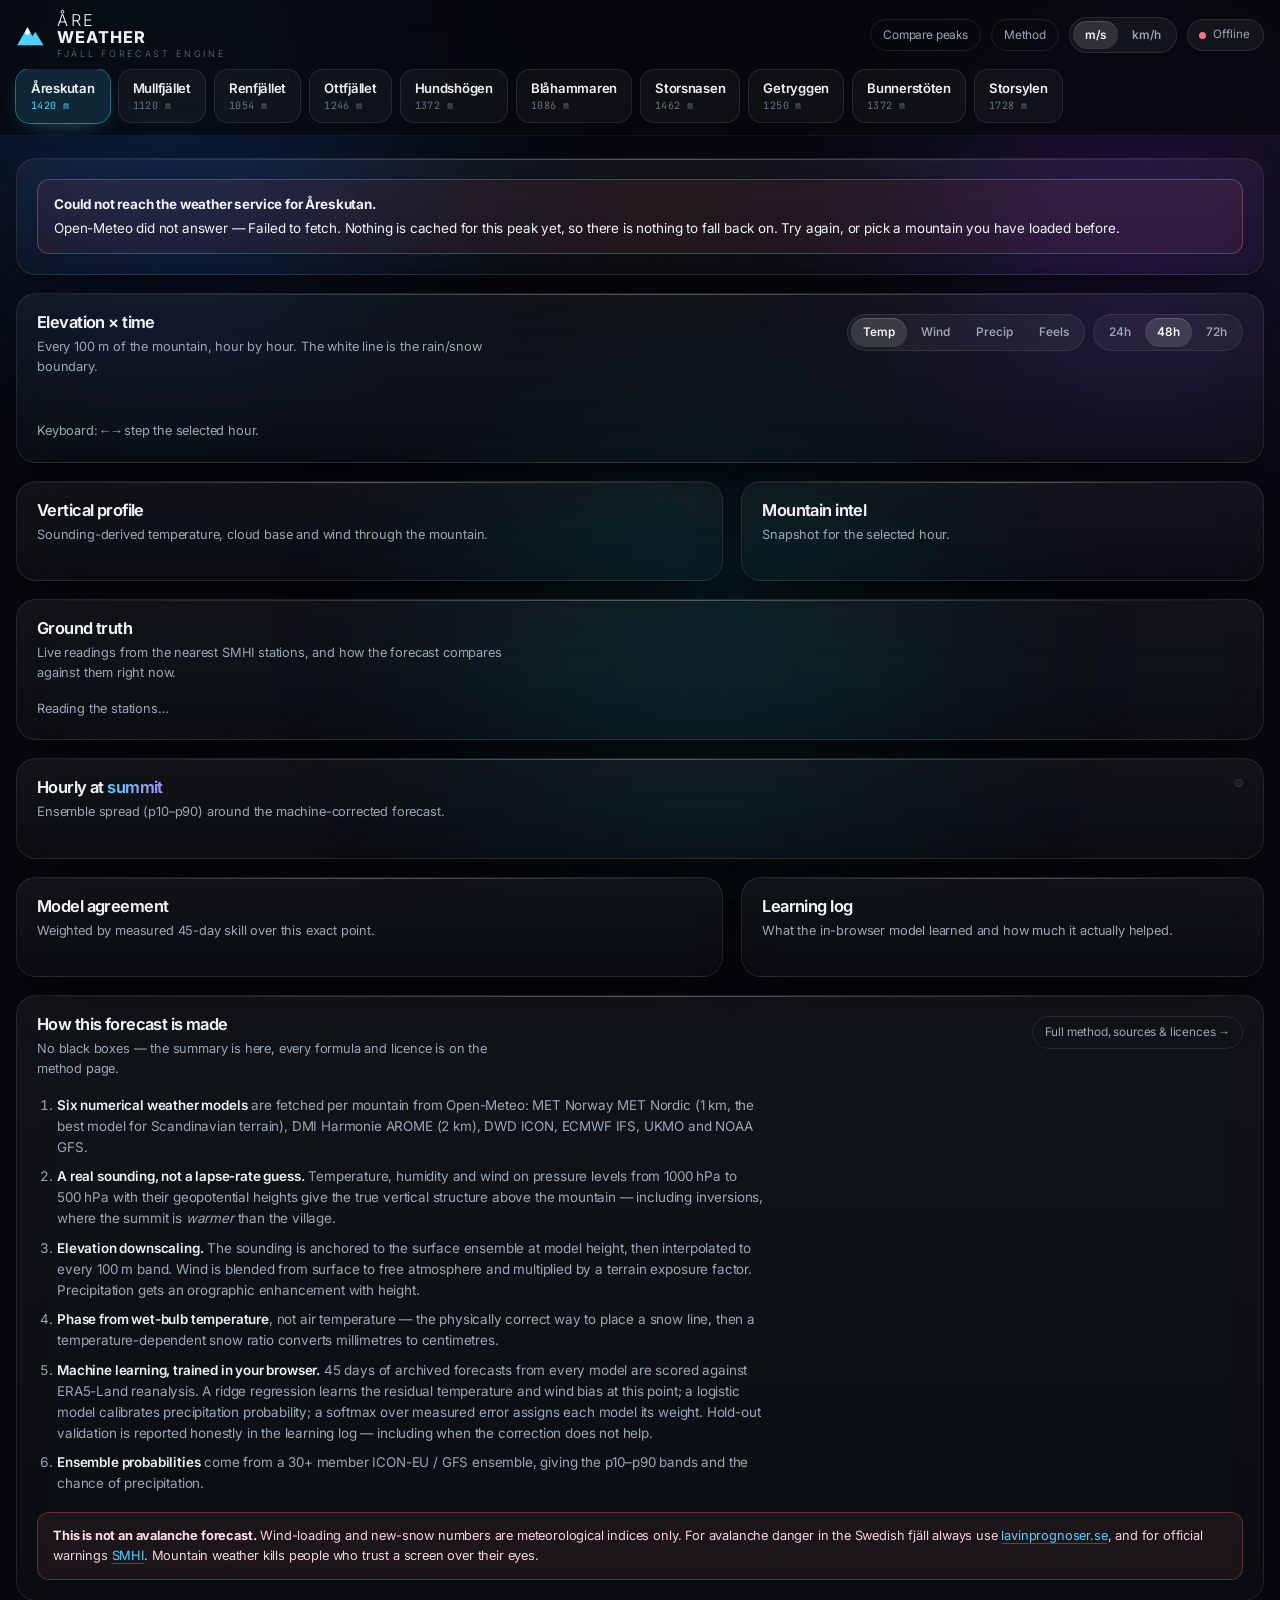
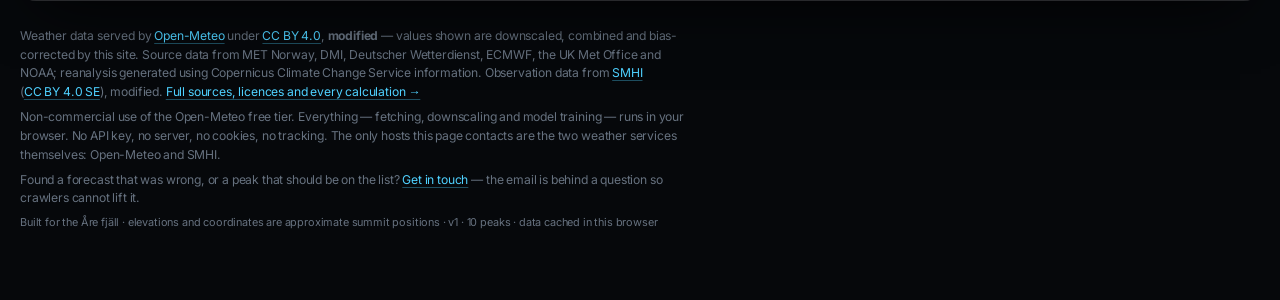
==== commit 0852e3aa: "Add SMHI station observations as a ground-truth panel Everything in the app until now was model outp" ====
--- a/index.html
+++ b/index.html
@@ -88,6 +88,16 @@
     </section>
   </div>
 
+  <section class="card" id="obs-card">
+    <div class="card-head">
+      <div>
+        <h2>Ground truth</h2>
+        <p class="sub">Live readings from the nearest SMHI stations, and how the forecast compares against them right now.</p>
+      </div>
+    </div>
+    <div id="observations"><p class="sub">Reading the stations…</p></div>
+  </section>
+
   <section class="card" id="hourly-card">
     <div class="card-head">
       <div>
@@ -133,9 +143,12 @@
       <b>modified</b> — values shown are downscaled, combined and bias-corrected by this site.
       Source data from MET&nbsp;Norway, DMI, Deutscher&nbsp;Wetterdienst, ECMWF, the UK&nbsp;Met&nbsp;Office and NOAA;
       reanalysis generated using Copernicus Climate Change Service information.
+      Observation data from <a href="https://opendata.smhi.se/metobs/introduction" target="_blank" rel="noopener">SMHI</a>
+      (<a href="https://www.smhi.se/data/om-smhis-data/villkor-for-anvandning" target="_blank" rel="noopener">CC&nbsp;BY&nbsp;4.0&nbsp;SE</a>), modified.
       <a href="methods.html">Full sources, licences and every calculation →</a></p>
     <p>Non-commercial use of the Open-Meteo free tier. Everything — fetching, downscaling and model
-      training — runs in your browser. No API key, no server, no cookies, no tracking, no third-party requests.</p>
+      training — runs in your browser. No API key, no server, no cookies, no tracking. The only hosts
+      this page contacts are the two weather services themselves: Open-Meteo and SMHI.</p>
     <p>Found a forecast that was wrong, or a peak that should be on the list?
       <a href="methods.html#contact">Get in touch</a> — the email is behind a question so crawlers cannot lift it.</p>
     <p class="tiny">Built for the Åre fjäll · elevations and coordinates are approximate summit positions · <span id="build-line"></span></p>
--- a/styles.css
+++ b/styles.css
@@ -427,3 +427,20 @@
 .compare-legend .swatches i { width: 26px; height: 8px; border-radius: 2px; display: block; }
 .progress { height: 2px; background: rgba(255,255,255,.08); border-radius: 2px; overflow: hidden; margin-top: 4px; }
 .progress i { display: block; height: 100%; background: var(--grad); transition: width .3s; }
+
+/* ---------- observations ---------- */
+.obs-head { display: flex; align-items: center; gap: 18px; flex-wrap: wrap; margin-bottom: 16px; }
+.obs-delta { font-family: var(--mono); font-size: 2.6rem; font-weight: 500; line-height: 1; letter-spacing: -.04em; }
+.obs-headline { font-size: .88rem; color: #cfd8e3; flex: 1 1 300px; line-height: 1.55; }
+.obs-headline b { color: #fff; font-weight: 600; }
+.obs-empty { font-size: .84rem; color: var(--text-2); border: 1px solid var(--line-soft); border-radius: var(--radius-sm); padding: 14px 16px; background: rgba(255,255,255,.025); }
+.obs-list { display: grid; gap: 1px; }
+.obs-row { display: flex; align-items: center; justify-content: space-between; gap: 14px; flex-wrap: wrap; padding: 10px 0; border-bottom: 1px solid var(--line-soft); }
+.obs-row:last-child { border-bottom: 0; }
+.obs-who .n { display: block; font-size: .84rem; font-weight: 550; }
+.obs-who .d { display: block; font-family: var(--mono); font-size: .63rem; color: var(--text-3); }
+.obs-vals { display: flex; gap: 18px; flex-wrap: wrap; }
+.obs-val { text-align: right; min-width: 46px; }
+.obs-val .num { font-size: .96rem; font-weight: 500; }
+.obs-val small { font-size: .62rem; color: var(--text-2); margin-left: 2px; }
+.obs-val i { display: block; font-style: normal; font-size: .55rem; letter-spacing: .14em; text-transform: uppercase; color: var(--text-3); margin-top: 1px; }
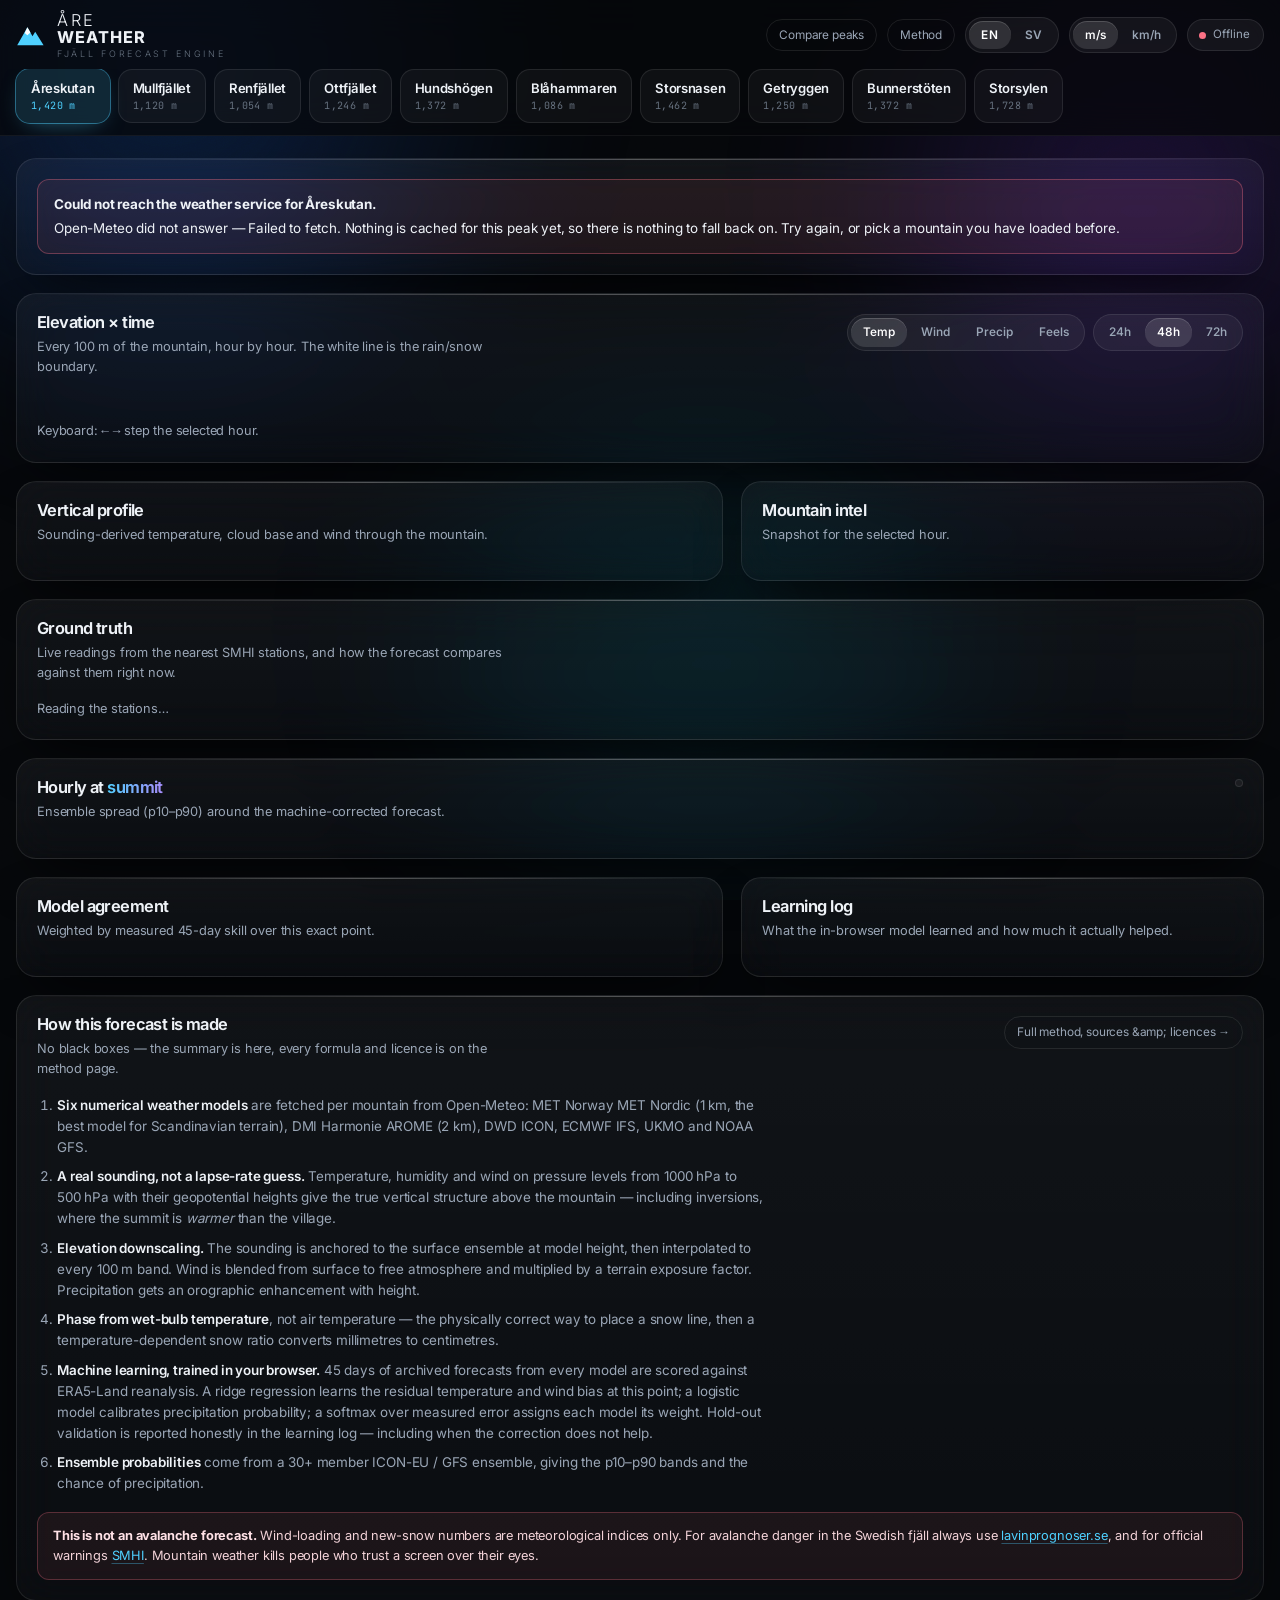
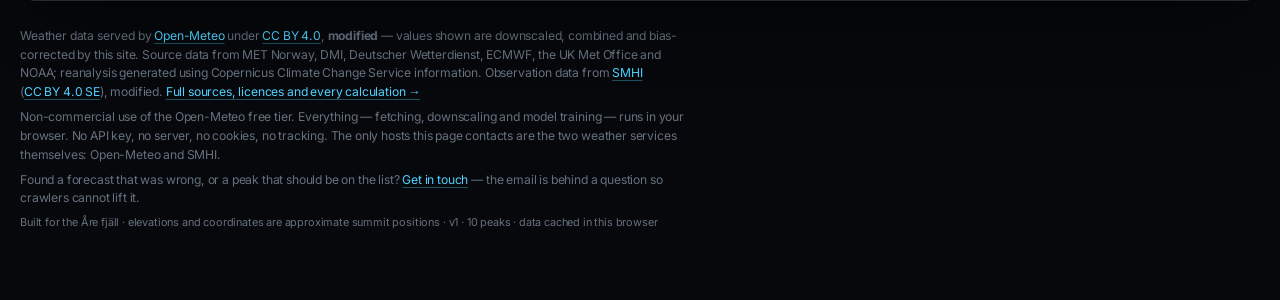
==== commit 2f36d702: "Make the site bilingual, in Swedish written as Swedish English and Swedish throughout - the forecast" ====
--- a/index.html
+++ b/index.html
@@ -3,8 +3,8 @@
 <head>
 <meta charset="utf-8">
 <meta name="viewport" content="width=device-width, initial-scale=1, viewport-fit=cover">
-<title>ÅreWeather — Mountain forecasts for Åre, Sweden</title>
-<meta name="description" content="High-resolution, elevation-aware mountain weather for Åreskutan, Snasahögarna, Sylarna and the rest of the Åre fjäll. Multi-model ensemble + machine-learned bias correction, built for trail runners and ski mountaineers.">
+<title data-i18n="page.index.title">ÅreWeather — Mountain forecasts for Åre, Sweden</title>
+<meta name="description" data-i18n-content="page.index.description" content="High-resolution, elevation-aware mountain weather for Åreskutan, Snasahögarna, Sylarna and the rest of the Åre fjäll. Multi-model ensemble + machine-learned bias correction, built for trail runners and ski mountaineers.">
 <meta name="theme-color" content="#06080b">
 <meta property="og:title" content="ÅreWeather">
 <meta property="og:description" content="Elevation-resolved mountain weather for the Åre fjäll — trail running & ski mountaineering.">
@@ -15,7 +15,7 @@
 <link rel="stylesheet" href="styles.css">
 </head>
 <body>
-<a class="skip-link" href="#main">Skip to the forecast</a>
+<a class="skip-link" href="#main" data-i18n="nav.skip">Skip to the forecast</a>
 <div class="aurora" aria-hidden="true"><span class="a1"></span><span class="a2"></span><span class="a3"></span></div>
 <div class="grain" aria-hidden="true"></div>
 
@@ -23,21 +23,22 @@
   <div class="wrap topbar-inner">
     <a class="brand" href="./">
       <svg class="brand-mark" viewBox="0 0 100 100" aria-hidden="true"><path d="M4 84 38 24l17 30 9-15 28 45z"/><path d="M38 24l10 18-10 9-9-8z" class="snow"/></svg>
-      <span class="brand-text">ÅRE<b>WEATHER</b><i>fjäll forecast engine</i></span>
+      <span class="brand-text">ÅRE<b>WEATHER</b><i data-i18n="brand.tagline">fjäll forecast engine</i></span>
     </a>
     <div class="topbar-actions">
-      <a class="nav-link" href="compare.html">Compare peaks</a>
-      <a class="nav-link" href="methods.html">Method</a>
-      <div class="seg" id="unit-toggle" role="group" aria-label="Wind unit">
+      <a class="nav-link" href="compare.html" data-i18n="nav.compare">Compare peaks</a>
+      <a class="nav-link" href="methods.html" data-i18n="nav.method">Method</a>
+      <div class="seg" id="lang-toggle" role="group" data-i18n-label="lang.group" aria-label="Language"></div>
+      <div class="seg" id="unit-toggle" role="group" data-i18n-label="unit.windGroup" aria-label="Wind unit">
         <button type="button" data-unit="ms" class="on">m/s</button>
         <button type="button" data-unit="kmh">km/h</button>
       </div>
-      <button type="button" class="status-pill" id="status-pill" title="Data status — click to refresh">
-        <span class="dot"></span><span id="status-text" role="status" aria-live="polite">Loading…</span>
+      <button type="button" class="status-pill" id="status-pill" data-i18n-title="status.refresh" title="Data status — click to refresh">
+        <span class="dot"></span><span id="status-text" role="status" aria-live="polite" data-i18n="status.loading">Loading…</span>
       </button>
     </div>
   </div>
-  <nav class="mountain-rail" id="mountain-rail" aria-label="Choose a mountain"></nav>
+  <nav class="mountain-rail" id="mountain-rail" data-i18n-label="rail.group" aria-label="Choose a mountain"></nav>
 </header>
 
 <main class="wrap" id="main">
@@ -49,33 +50,33 @@
   <section class="card" id="matrix-card">
     <div class="card-head">
       <div>
-        <h2>Elevation × time</h2>
+        <h2 data-i18n="matrix.title">Elevation × time</h2>
         <p class="sub" id="matrix-sub">Every 100&nbsp;m of the mountain, hour by hour. The white line is the rain/snow boundary.</p>
       </div>
       <div class="controls">
-        <div class="seg" id="matrix-metric" role="group" aria-label="Matrix metric">
-          <button type="button" data-metric="temp" class="on">Temp</button>
-          <button type="button" data-metric="wind">Wind</button>
-          <button type="button" data-metric="precip">Precip</button>
-          <button type="button" data-metric="feels">Feels</button>
+        <div class="seg" id="matrix-metric" role="group" data-i18n-label="matrix.metricGroup" aria-label="Matrix metric">
+          <button type="button" data-metric="temp" class="on" data-i18n="matrix.metric.temp">Temp</button>
+          <button type="button" data-metric="wind" data-i18n="matrix.metric.wind">Wind</button>
+          <button type="button" data-metric="precip" data-i18n="matrix.metric.precip">Precip</button>
+          <button type="button" data-metric="feels" data-i18n="matrix.metric.feels">Feels</button>
         </div>
-        <div class="seg" id="matrix-range" role="group" aria-label="Forecast range">
+        <div class="seg" id="matrix-range" role="group" data-i18n-label="matrix.rangeGroup" aria-label="Forecast range">
           <button type="button" data-hours="24">24h</button>
           <button type="button" data-hours="48" class="on">48h</button>
           <button type="button" data-hours="72">72h</button>
         </div>
       </div>
     </div>
-    <div class="matrix-scroll" tabindex="0" role="group" aria-label="Elevation and time matrix, horizontally scrollable"><div id="matrix"></div></div>
+    <div class="matrix-scroll" tabindex="0" role="group" data-i18n-label="matrix.scroll" aria-label="Elevation and time matrix, horizontally scrollable"><div id="matrix"></div></div>
     <div class="legend" id="matrix-legend"></div>
-    <p class="sub" style="margin-top:10px">Keyboard: <kbd>←</kbd> <kbd>→</kbd> step the selected hour.</p>
+    <p class="sub" style="margin-top:10px" data-i18n-html="matrix.keyboard">Keyboard: <kbd>←</kbd> <kbd>→</kbd> step the selected hour.</p>
   </section>
 
   <div class="split">
     <section class="card" id="profile-card">
       <div class="card-head">
         <div>
-          <h2>Vertical profile</h2>
+          <h2 data-i18n="profile.title">Vertical profile</h2>
           <p class="sub" id="profile-sub">Sounding-derived temperature, cloud base and wind through the mountain.</p>
         </div>
       </div>
@@ -83,7 +84,7 @@
     </section>
 
     <section class="card" id="intel-card">
-      <div class="card-head"><div><h2>Mountain intel</h2><p class="sub">Snapshot for the selected hour.</p></div></div>
+      <div class="card-head"><div><h2 data-i18n="intel.title">Mountain intel</h2><p class="sub" data-i18n="intel.sub">Snapshot for the selected hour.</p></div></div>
       <div class="intel-grid" id="intel"></div>
     </section>
   </div>
@@ -91,67 +92,57 @@
   <section class="card" id="obs-card">
     <div class="card-head">
       <div>
-        <h2>Ground truth</h2>
-        <p class="sub">Live readings from the nearest SMHI stations, and how the forecast compares against them right now.</p>
+        <h2 data-i18n="obs.title">Ground truth</h2>
+        <p class="sub" data-i18n="obs.sub">Live readings from the nearest SMHI stations, and how the forecast compares against them right now.</p>
       </div>
     </div>
-    <div id="observations"><p class="sub">Reading the stations…</p></div>
+    <div id="observations"><p class="sub" data-i18n="obs.reading">Reading the stations…</p></div>
   </section>
 
   <section class="card" id="hourly-card">
     <div class="card-head">
       <div>
-        <h2>Hourly at <span id="band-label" class="hl">summit</span></h2>
-        <p class="sub">Ensemble spread (p10–p90) around the machine-corrected forecast.</p>
+        <h2><span data-i18n="hourly.title">Hourly at</span> <span id="band-label" class="hl">summit</span></h2>
+        <p class="sub" data-i18n="hourly.sub">Ensemble spread (p10–p90) around the machine-corrected forecast.</p>
       </div>
-      <div class="controls"><div class="seg small" id="band-picker" role="group" aria-label="Elevation band"></div></div>
+      <div class="controls"><div class="seg small" id="band-picker" role="group" data-i18n-label="hourly.bandGroup" aria-label="Elevation band"></div></div>
     </div>
     <div id="hourly"></div>
   </section>
 
   <div class="split">
     <section class="card" id="models-card">
-      <div class="card-head"><div><h2>Model agreement</h2><p class="sub" id="models-sub">Weighted by measured 45-day skill over this exact point.</p></div></div>
+      <div class="card-head"><div><h2 data-i18n="models.title">Model agreement</h2><p class="sub" id="models-sub">Weighted by measured 45-day skill over this exact point.</p></div></div>
       <div id="models"></div>
     </section>
 
     <section class="card" id="ml-card">
-      <div class="card-head"><div><h2>Learning log</h2><p class="sub">What the in-browser model learned and how much it actually helped.</p></div></div>
+      <div class="card-head"><div><h2 data-i18n="ml.title">Learning log</h2><p class="sub" data-i18n="ml.sub">What the in-browser model learned and how much it actually helped.</p></div></div>
       <div id="ml"></div>
     </section>
   </div>
 
   <section class="card method" id="method">
     <div class="card-head">
-      <div><h2>How this forecast is made</h2><p class="sub">No black boxes — the summary is here, every formula and licence is on the method page.</p></div>
-      <div class="controls"><a class="nav-link" href="methods.html">Full method, sources &amp; licences →</a></div>
+      <div><h2 data-i18n="method.title">How this forecast is made</h2><p class="sub" data-i18n="method.sub">No black boxes — the summary is here, every formula and licence is on the method page.</p></div>
+      <div class="controls"><a class="nav-link" href="methods.html" data-i18n="method.link">Full method, sources &amp; licences →</a></div>
     </div>
     <ol class="method-list">
-      <li><b>Six numerical weather models</b> are fetched per mountain from Open-Meteo: MET Norway MET Nordic (1&nbsp;km, the best model for Scandinavian terrain), DMI Harmonie AROME (2&nbsp;km), DWD ICON, ECMWF IFS, UKMO and NOAA GFS.</li>
-      <li><b>A real sounding, not a lapse-rate guess.</b> Temperature, humidity and wind on pressure levels from 1000&nbsp;hPa to 500&nbsp;hPa with their geopotential heights give the true vertical structure above the mountain — including inversions, where the summit is <i>warmer</i> than the village.</li>
-      <li><b>Elevation downscaling.</b> The sounding is anchored to the surface ensemble at model height, then interpolated to every 100&nbsp;m band. Wind is blended from surface to free atmosphere and multiplied by a terrain exposure factor. Precipitation gets an orographic enhancement with height.</li>
-      <li><b>Phase from wet-bulb temperature</b>, not air temperature — the physically correct way to place a snow line, then a temperature-dependent snow ratio converts millimetres to centimetres.</li>
-      <li><b>Machine learning, trained in your browser.</b> 45 days of archived forecasts from every model are scored against ERA5-Land reanalysis. A ridge regression learns the residual temperature and wind bias at this point; a logistic model calibrates precipitation probability; a softmax over measured error assigns each model its weight. Hold-out validation is reported honestly in the learning log — including when the correction does not help.</li>
-      <li><b>Ensemble probabilities</b> come from a 30+ member ICON-EU / GFS ensemble, giving the p10–p90 bands and the chance of precipitation.</li>
+      <li data-i18n-html="method.step1"><b>Six numerical weather models</b> are fetched per mountain from Open-Meteo: MET Norway MET Nordic (1&nbsp;km, the best model for Scandinavian terrain), DMI Harmonie AROME (2&nbsp;km), DWD ICON, ECMWF IFS, UKMO and NOAA GFS.</li>
+      <li data-i18n-html="method.step2"><b>A real sounding, not a lapse-rate guess.</b> Temperature, humidity and wind on pressure levels from 1000&nbsp;hPa to 500&nbsp;hPa with their geopotential heights give the true vertical structure above the mountain — including inversions, where the summit is <i>warmer</i> than the village.</li>
+      <li data-i18n-html="method.step3"><b>Elevation downscaling.</b> The sounding is anchored to the surface ensemble at model height, then interpolated to every 100&nbsp;m band. Wind is blended from surface to free atmosphere and multiplied by a terrain exposure factor. Precipitation gets an orographic enhancement with height.</li>
+      <li data-i18n-html="method.step4"><b>Phase from wet-bulb temperature</b>, not air temperature — the physically correct way to place a snow line, then a temperature-dependent snow ratio converts millimetres to centimetres.</li>
+      <li data-i18n-html="method.step5"><b>Machine learning, trained in your browser.</b> 45 days of archived forecasts from every model are scored against ERA5-Land reanalysis. A ridge regression learns the residual temperature and wind bias at this point; a logistic model calibrates precipitation probability; a softmax over measured error assigns each model its weight. Hold-out validation is reported honestly in the learning log — including when the correction does not help.</li>
+      <li data-i18n-html="method.step6"><b>Ensemble probabilities</b> come from a 30+ member ICON-EU / GFS ensemble, giving the p10–p90 bands and the chance of precipitation.</li>
     </ol>
-    <p class="disclaimer"><b>This is not an avalanche forecast.</b> Wind-loading and new-snow numbers are meteorological indices only. For avalanche danger in the Swedish fjäll always use <a href="https://www.lavinprognoser.se" target="_blank" rel="noopener">lavinprognoser.se</a>, and for official warnings <a href="https://www.smhi.se" target="_blank" rel="noopener">SMHI</a>. Mountain weather kills people who trust a screen over their eyes.</p>
+    <p class="disclaimer" data-i18n-html="method.disclaimer"><b>This is not an avalanche forecast.</b> Wind-loading and new-snow numbers are meteorological indices only. For avalanche danger in the Swedish fjäll always use <a href="https://www.lavinprognoser.se" target="_blank" rel="noopener">lavinprognoser.se</a>, and for official warnings <a href="https://www.smhi.se" target="_blank" rel="noopener">SMHI</a>. Mountain weather kills people who trust a screen over their eyes.</p>
   </section>
 
   <footer class="footer">
-    <p>Weather data served by <a href="https://open-meteo.com" target="_blank" rel="noopener">Open-Meteo</a>
-      under <a href="https://creativecommons.org/licenses/by/4.0/" target="_blank" rel="noopener">CC&nbsp;BY&nbsp;4.0</a>,
-      <b>modified</b> — values shown are downscaled, combined and bias-corrected by this site.
-      Source data from MET&nbsp;Norway, DMI, Deutscher&nbsp;Wetterdienst, ECMWF, the UK&nbsp;Met&nbsp;Office and NOAA;
-      reanalysis generated using Copernicus Climate Change Service information.
-      Observation data from <a href="https://opendata.smhi.se/metobs/introduction" target="_blank" rel="noopener">SMHI</a>
-      (<a href="https://www.smhi.se/data/om-smhis-data/villkor-for-anvandning" target="_blank" rel="noopener">CC&nbsp;BY&nbsp;4.0&nbsp;SE</a>), modified.
-      <a href="methods.html">Full sources, licences and every calculation →</a></p>
-    <p>Non-commercial use of the Open-Meteo free tier. Everything — fetching, downscaling and model
-      training — runs in your browser. No API key, no server, no cookies, no tracking. The only hosts
-      this page contacts are the two weather services themselves: Open-Meteo and SMHI.</p>
-    <p>Found a forecast that was wrong, or a peak that should be on the list?
-      <a href="methods.html#contact">Get in touch</a> — the email is behind a question so crawlers cannot lift it.</p>
-    <p class="tiny">Built for the Åre fjäll · elevations and coordinates are approximate summit positions · <span id="build-line"></span></p>
+    <p data-i18n-html="footer.attribution">placeholder</p>
+    <p data-i18n-html="footer.privacy">placeholder</p>
+    <p data-i18n-html="footer.contact">placeholder</p>
+    <p class="tiny"><span data-i18n="footer.builtFor">Built for the Åre fjäll · elevations and coordinates are approximate summit positions</span> · <span id="build-line"></span></p>
   </footer>
 </main>
 
--- a/styles.css
+++ b/styles.css
@@ -160,8 +160,8 @@
 .hero-now { display: flex; align-items: flex-end; gap: 22px; margin-top: 20px; flex-wrap: wrap; }
 .big-temp { font-family: var(--mono); font-size: clamp(3.4rem, 11vw, 5.2rem); font-weight: 500; line-height: .86; letter-spacing: -.05em; }
 .big-temp sup { font-size: .32em; vertical-align: super; color: var(--text-2); letter-spacing: 0; }
-.now-facts { display: grid; grid-template-columns: repeat(auto-fit, minmax(84px, 1fr)); gap: 12px 18px; flex: 1 1 260px; }
-.fact .k { font-size: .6rem; letter-spacing: .18em; text-transform: uppercase; color: var(--text-3); }
+.now-facts { display: grid; grid-template-columns: repeat(auto-fit, minmax(96px, 1fr)); gap: 12px 18px; flex: 1 1 260px; }
+.fact .k { font-size: .6rem; letter-spacing: .16em; text-transform: uppercase; color: var(--text-3); white-space: nowrap; }
 .fact .v { font-family: var(--mono); font-size: 1.02rem; font-weight: 500; }
 .fact .v small { font-family: var(--sans); font-size: .68rem; color: var(--text-2); font-weight: 400; }
 .hero-summary { margin: 18px 0 0; font-size: .92rem; color: #cfd8e3; border-left: 2px solid rgba(79,209,255,.5); padding-left: 13px; }
@@ -444,3 +444,28 @@
 .obs-val .num { font-size: .96rem; font-weight: 500; }
 .obs-val small { font-size: .62rem; color: var(--text-2); margin-left: 2px; }
 .obs-val i { display: block; font-style: normal; font-size: .55rem; letter-spacing: .14em; text-transform: uppercase; color: var(--text-3); margin-top: 1px; }
+
+/* ---------- activity board ---------- */
+.act-head { display: flex; justify-content: space-between; align-items: baseline; font-size: .6rem; letter-spacing: .2em; text-transform: uppercase; color: var(--text-3); margin-bottom: 4px; }
+.act-board { display: grid; gap: 1px; margin: 0 -6px; padding: 0 6px; }
+.act-board::-webkit-scrollbar { width: 6px; }
+.act-board::-webkit-scrollbar-thumb { background: rgba(255,255,255,.14); border-radius: 3px; }
+.act-row {
+  display: block; width: 100%; text-align: left; background: none; border: 1px solid transparent;
+  border-radius: 10px; padding: 6px 10px; transition: .16s;
+}
+.act-row:hover { background: rgba(255,255,255,.05); }
+.act-row.on { background: rgba(255,255,255,.07); border-color: rgba(255,255,255,.14); }
+.act-top { display: flex; align-items: baseline; justify-content: space-between; gap: 10px; }
+.act-name { font-size: .82rem; font-weight: 550; letter-spacing: -.015em; }
+.act-row.on .act-name { color: #fff; }
+.act-score { font-size: 1.02rem; font-weight: 600; line-height: 1; }
+.act-bar { height: 3px; border-radius: 2px; background: rgba(255,255,255,.09); margin: 5px 0 4px; overflow: hidden; }
+.act-bar i { display: block; height: 100%; border-radius: 2px; transition: width .6s cubic-bezier(.22,1,.36,1); }
+.act-why { font-size: .7rem; color: var(--text-2); line-height: 1.35; }
+.act-detail { margin-top: 12px; padding-top: 12px; border-top: 1px solid var(--line-soft); }
+.seg.seg-wrap { flex-wrap: wrap; max-width: 100%; }
+.row-na { font-size: .72rem; color: var(--text-3); font-style: italic; padding: 8px 0; }
+
+/* language switch sits in the header alongside the unit toggle */
+#lang-toggle button { min-width: 34px; letter-spacing: .06em; font-weight: 600; }
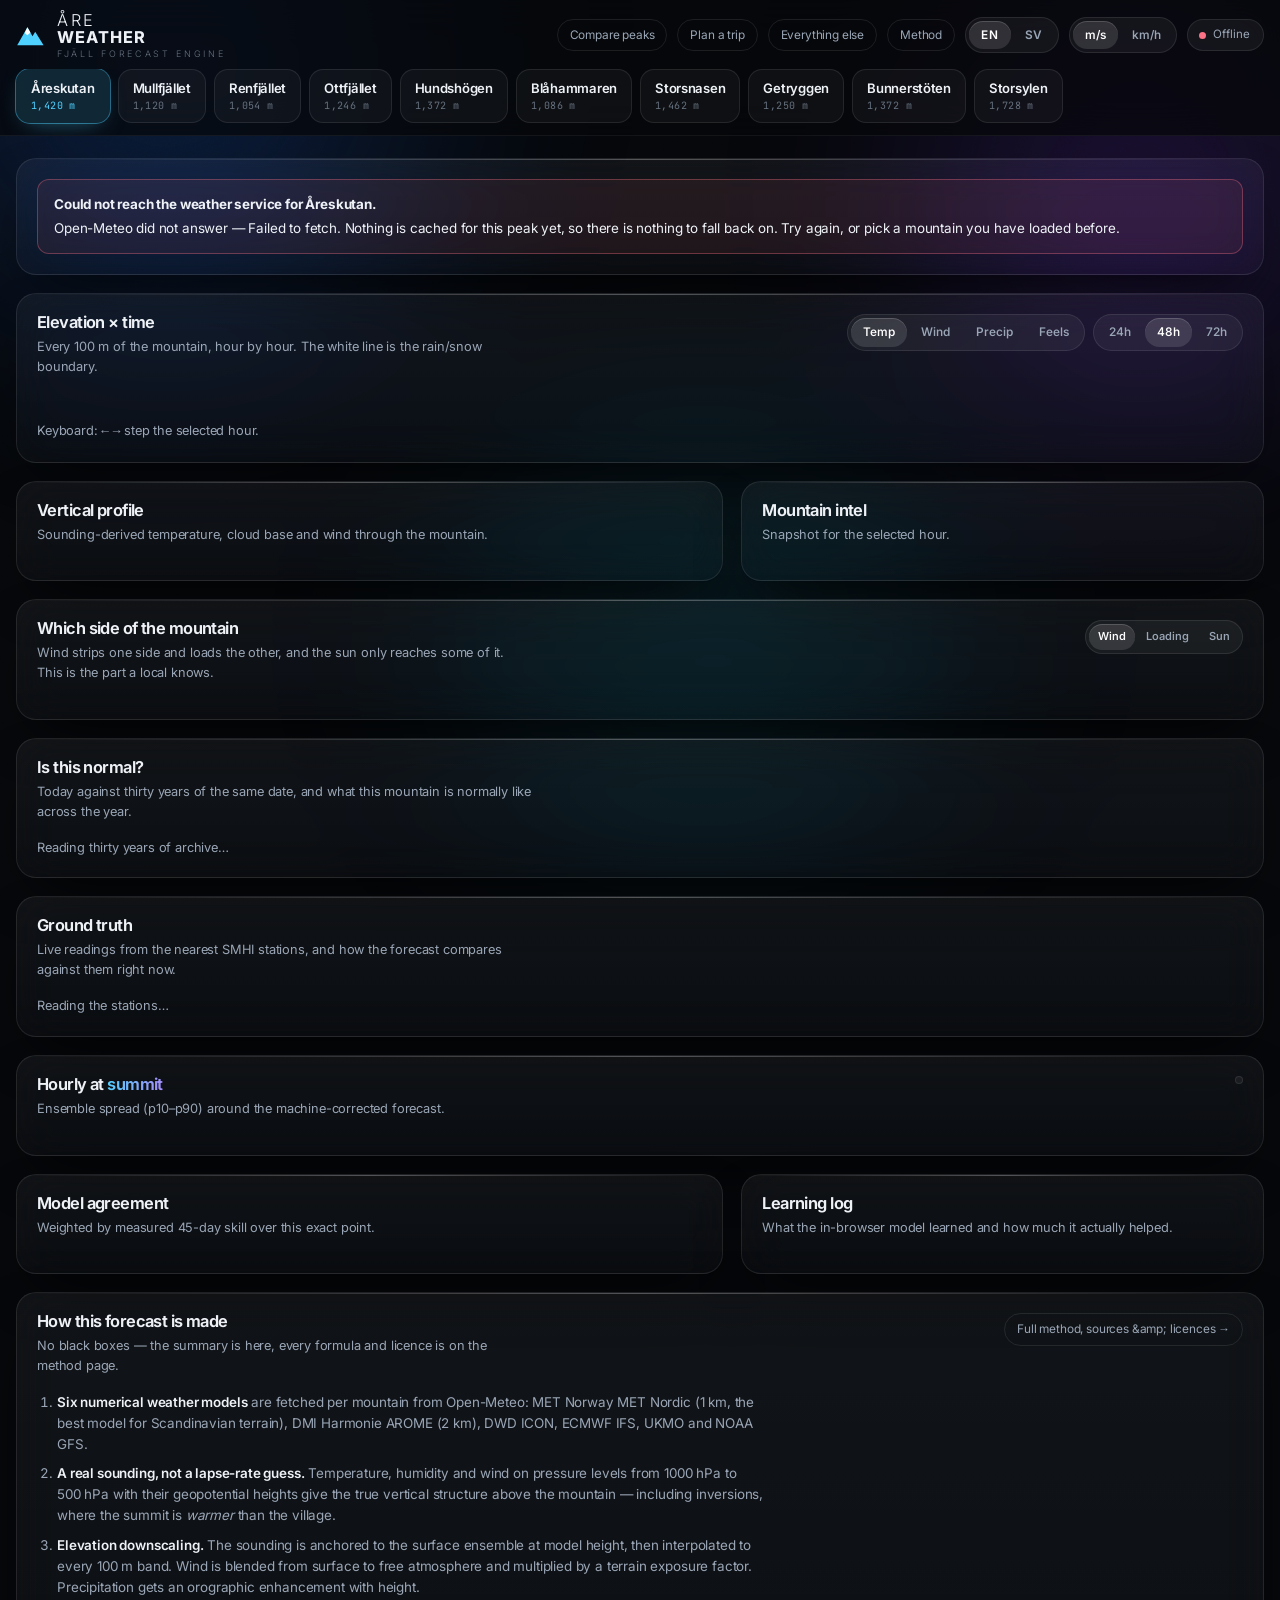
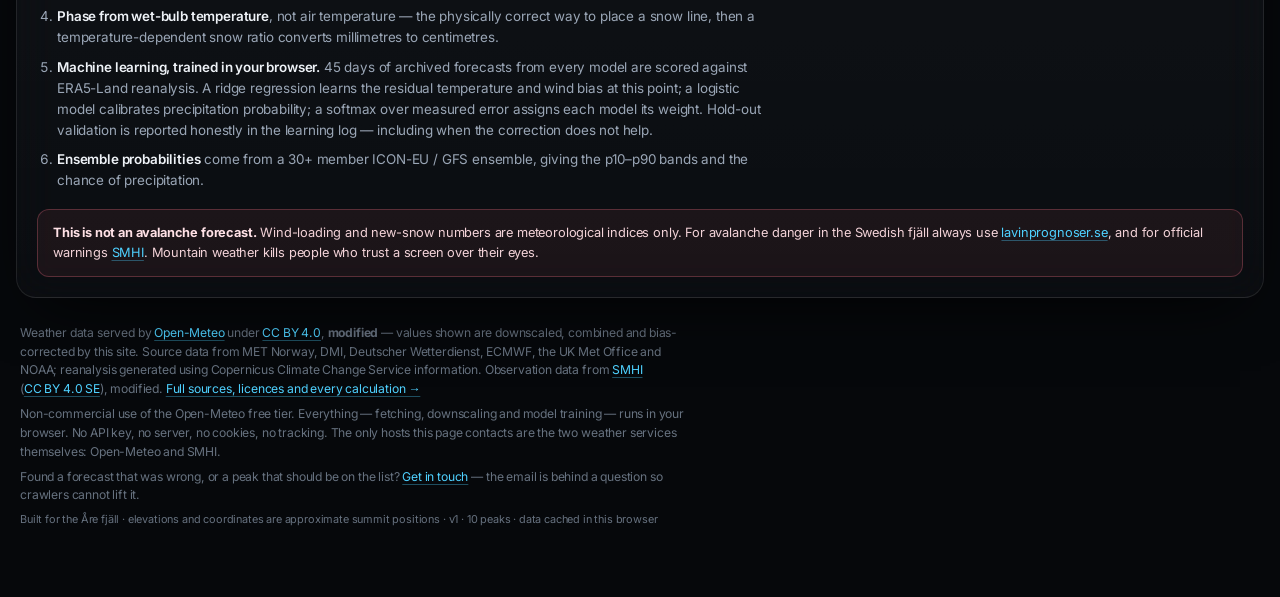
==== commit 354e1613: "Answer the three questions a forecast alone cannot A visitor from Hamburg reading "-12 C and 18 m/s"" ====
--- a/index.html
+++ b/index.html
@@ -27,6 +27,8 @@
     </a>
     <div class="topbar-actions">
       <a class="nav-link" href="compare.html" data-i18n="nav.compare">Compare peaks</a>
+      <a class="nav-link" href="trip.html" data-i18n="nav.trip">Plan a trip</a>
+      <a class="nav-link" href="links.html" data-i18n="nav.links">Everything else</a>
       <a class="nav-link" href="methods.html" data-i18n="nav.method">Method</a>
       <div class="seg" id="lang-toggle" role="group" data-i18n-label="lang.group" aria-label="Language"></div>
       <div class="seg" id="unit-toggle" role="group" data-i18n-label="unit.windGroup" aria-label="Wind unit">
@@ -88,6 +90,33 @@
       <div class="intel-grid" id="intel"></div>
     </section>
   </div>
+
+  <section class="card" id="aspect-card">
+      <div class="card-head">
+        <div>
+          <h2 data-i18n="aspect.title">Which side of the mountain</h2>
+          <p class="sub" data-i18n="aspect.sub">Wind strips one side and loads the other.</p>
+        </div>
+        <div class="controls">
+          <div class="seg small" id="aspect-lens" role="group" data-i18n-label="aspect.lensGroup" aria-label="What to show">
+            <button type="button" data-lens="wind" class="on" aria-pressed="true" data-i18n="aspect.lens.wind">Wind</button>
+            <button type="button" data-lens="loading" aria-pressed="false" data-i18n="aspect.lens.loading">Loading</button>
+            <button type="button" data-lens="sun" aria-pressed="false" data-i18n="aspect.lens.sun">Sun</button>
+          </div>
+        </div>
+      </div>
+      <div id="aspect"></div>
+  </section>
+
+  <section class="card" id="climate-card">
+    <div class="card-head">
+      <div>
+        <h2 data-i18n="climate.title">Is this normal?</h2>
+        <p class="sub" data-i18n="climate.sub">Today against thirty years of the same date.</p>
+      </div>
+    </div>
+    <div id="climate"><p class="sub" data-i18n="climate.loading">Reading thirty years of archive…</p></div>
+  </section>
 
   <section class="card" id="obs-card">
     <div class="card-head">
--- a/styles.css
+++ b/styles.css
@@ -469,3 +469,56 @@
 
 /* language switch sits in the header alongside the unit toggle */
 #lang-toggle button { min-width: 34px; letter-spacing: .06em; font-weight: 600; }
+
+/* ---------- aspect rose ---------- */
+.aspect-wrap { display: grid; grid-template-columns: auto minmax(0, 440px); gap: 26px; align-items: center; justify-content: start; }
+@media (max-width: 620px) { .aspect-wrap { grid-template-columns: 1fr; } .aspect-rose { justify-self: center; } }
+.aspect-side { display: grid; gap: 2px; align-content: start; }
+.aspect-line { display: flex; justify-content: space-between; align-items: baseline; gap: 12px; padding: 7px 0; border-bottom: 1px solid var(--line-soft); }
+.aspect-line:last-of-type { border-bottom: 0; }
+.aspect-line .k { font-size: .74rem; color: var(--text-2); }
+.aspect-line .v { font-family: var(--mono); font-size: .88rem; font-weight: 600; color: var(--text); letter-spacing: .02em; }
+.aspect-line.good .v { color: var(--lime); }
+.aspect-line.warn .v { color: var(--amber); }
+.aspect-line.danger .v { color: var(--rose); }
+#climate-year svg { display: block; }
+
+/* ---------- resources ---------- */
+.link-list { display: grid; grid-template-columns: repeat(auto-fit, minmax(280px, 1fr)); gap: 10px; }
+.link-item {
+  display: block; text-decoration: none; color: inherit; padding: 13px 15px;
+  border: 1px solid var(--line-soft); border-radius: var(--radius-sm);
+  background: rgba(255,255,255,.025); transition: .18s; position: relative; overflow: hidden;
+}
+.link-item:hover { background: rgba(255,255,255,.07); border-color: var(--line); transform: translateY(-1px); }
+.link-item.primary { border-color: rgba(79,209,255,.3); background: rgba(79,209,255,.05); }
+.link-item.primary::after { content: ''; position: absolute; inset: 0 auto 0 0; width: 2px; background: var(--ice); }
+.link-top { display: flex; align-items: baseline; justify-content: space-between; gap: 10px; }
+.link-name { font-size: .86rem; font-weight: 600; letter-spacing: -.015em; }
+.link-item:hover .link-name { color: var(--ice); }
+.link-host { font-family: var(--mono); font-size: .6rem; color: var(--text-3); white-space: nowrap; }
+.link-note { margin: 6px 0 0; font-size: .76rem; color: var(--text-2); line-height: 1.5; }
+
+/* ---------- trip planner ---------- */
+.trip-form { display: flex; gap: 14px; align-items: flex-end; flex-wrap: wrap; margin-bottom: 14px; }
+.trip-field { display: grid; gap: 5px; }
+.trip-field span { font-size: .6rem; letter-spacing: .18em; text-transform: uppercase; color: var(--text-3); }
+.trip-field input {
+  background: rgba(0,0,0,.35); border: 1px solid var(--line); border-radius: 10px;
+  padding: 9px 12px; color: var(--text); font-family: var(--mono); font-size: .84rem;
+  color-scheme: dark; transition: .18s;
+}
+.trip-field input:focus { outline: none; border-color: rgba(79,209,255,.6); box-shadow: 0 0 0 3px rgba(79,209,255,.14); }
+.trip-presets { display: flex; gap: 6px; flex-wrap: wrap; }
+.preset {
+  background: rgba(255,255,255,.05); border: 1px solid var(--line); border-radius: 999px;
+  padding: 7px 14px; font-size: .74rem; color: var(--text-2); transition: .18s;
+}
+.preset:hover { color: #fff; border-color: rgba(255,255,255,.26); background: rgba(255,255,255,.09); }
+.trip-count { font-size: .86rem; color: var(--text-2); margin: 0; }
+.trip-count b { color: var(--text); }
+.trip-day .picks { margin-top: 2px; }
+.pack-list { margin: 16px 0 0; padding-left: 20px; display: grid; gap: 8px; }
+.pack-list li { font-size: .84rem; color: var(--text-2); line-height: 1.55; }
+.pack-list li b { color: var(--text); font-weight: 600; }
+.pack-list::marker, .pack-list li::marker { color: var(--ice); }
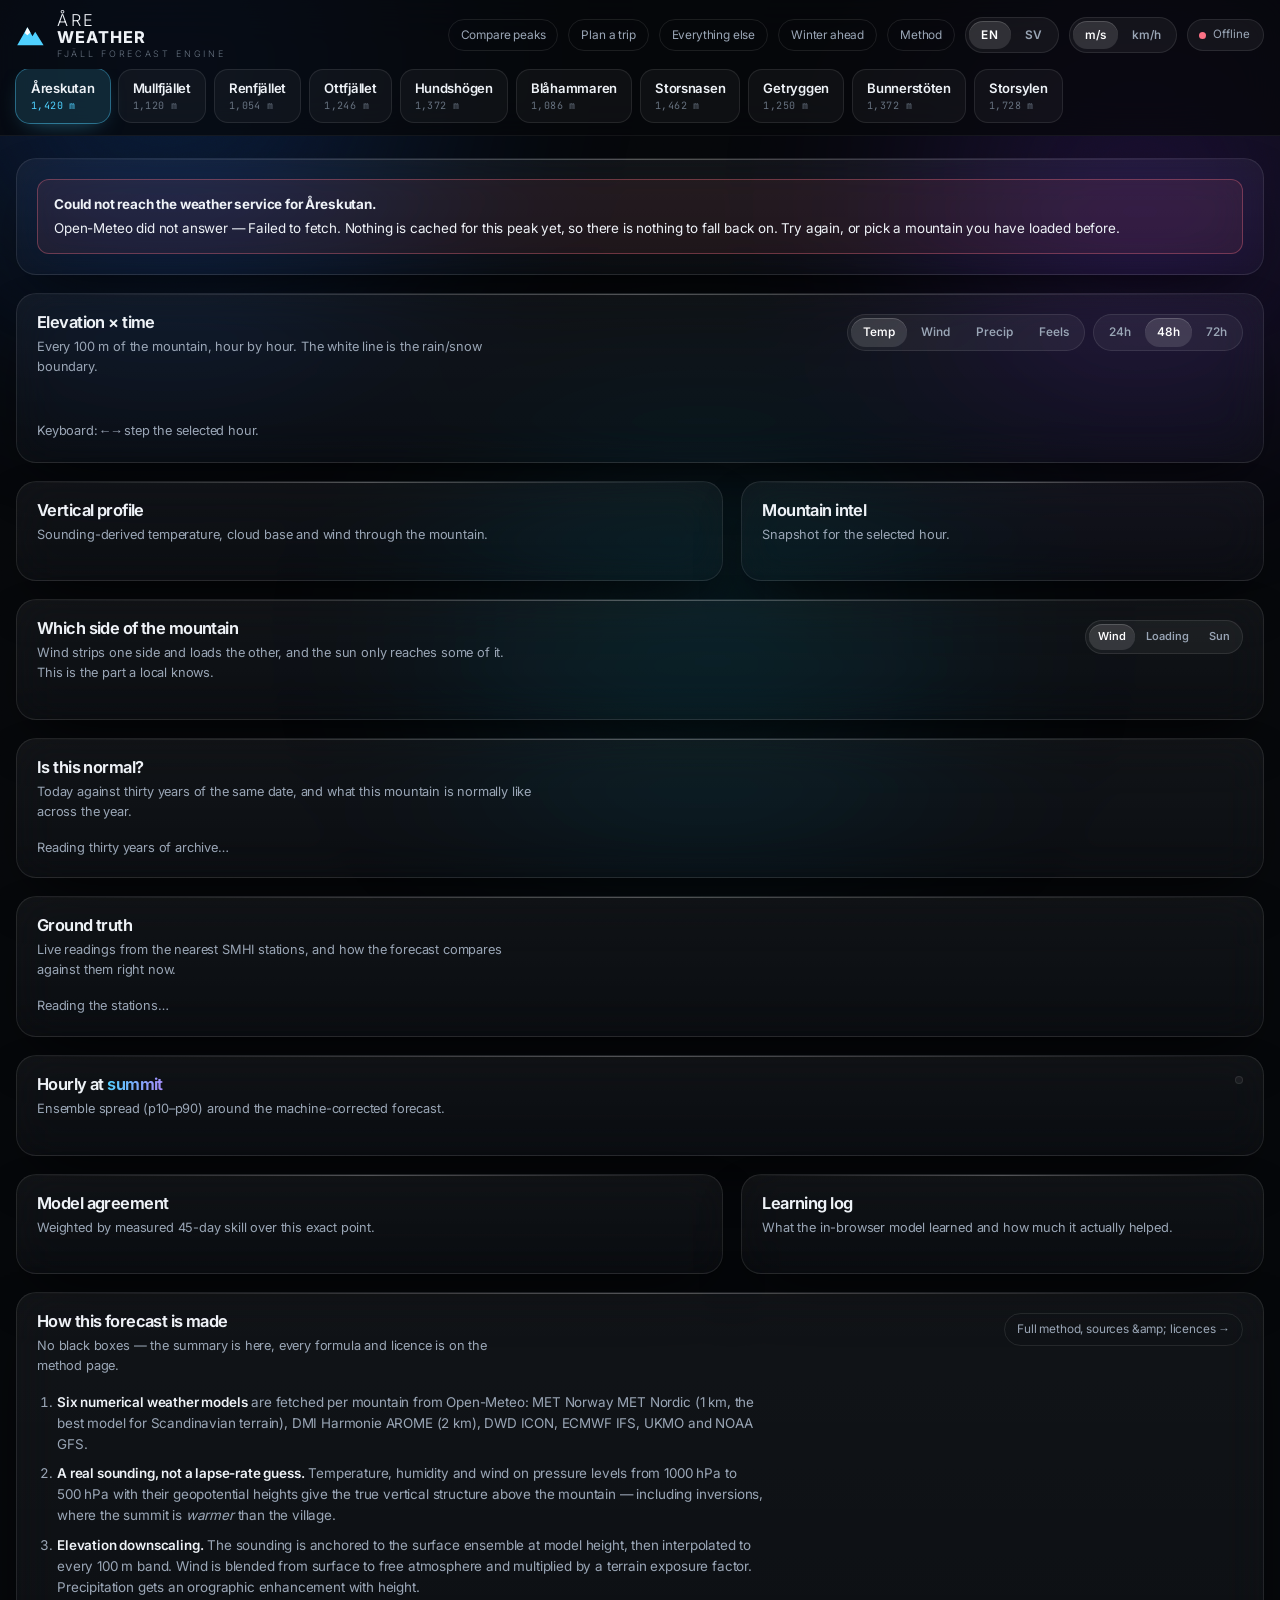
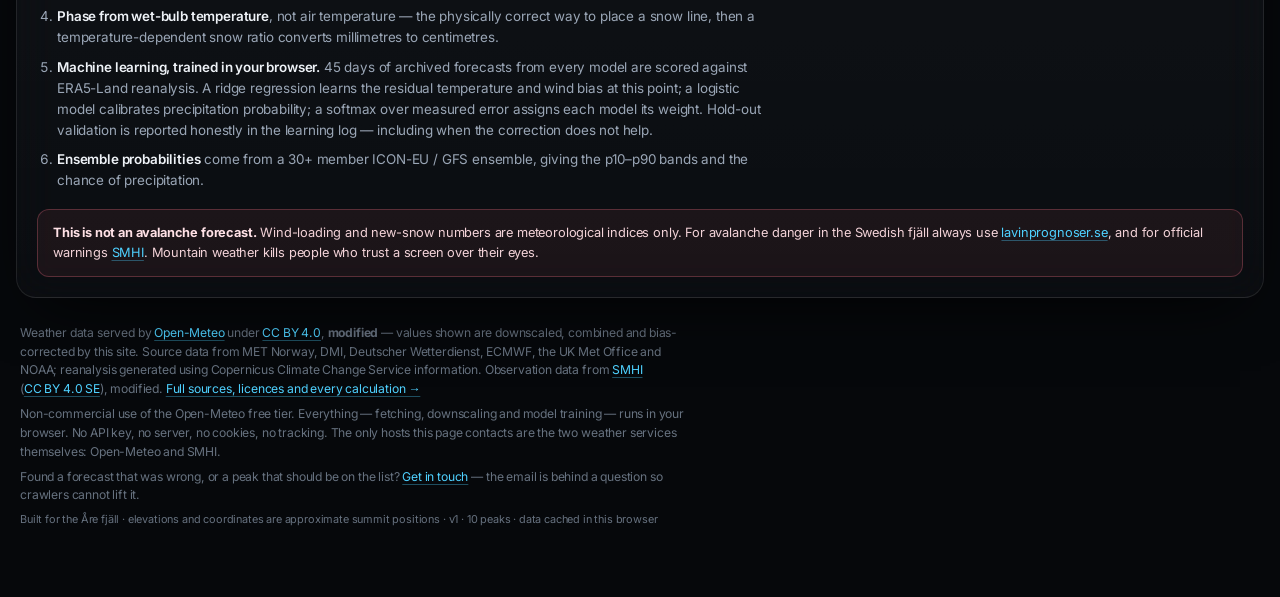
==== commit e9eb9343: "Add a warming page: how long does winter have left? The question a ski town does not put on its own " ====
--- a/index.html
+++ b/index.html
@@ -29,6 +29,7 @@
       <a class="nav-link" href="compare.html" data-i18n="nav.compare">Compare peaks</a>
       <a class="nav-link" href="trip.html" data-i18n="nav.trip">Plan a trip</a>
       <a class="nav-link" href="links.html" data-i18n="nav.links">Everything else</a>
+      <a class="nav-link" href="warming.html" data-i18n="nav.warming">Winter ahead</a>
       <a class="nav-link" href="methods.html" data-i18n="nav.method">Method</a>
       <div class="seg" id="lang-toggle" role="group" data-i18n-label="lang.group" aria-label="Language"></div>
       <div class="seg" id="unit-toggle" role="group" data-i18n-label="unit.windGroup" aria-label="Wind unit">
--- a/styles.css
+++ b/styles.css
@@ -522,3 +522,32 @@
 .pack-list li { font-size: .84rem; color: var(--text-2); line-height: 1.55; }
 .pack-list li b { color: var(--text); font-weight: 600; }
 .pack-list::marker, .pack-list li::marker { color: var(--ice); }
+
+/* ---------- the warming page ---------- */
+.pill.amber { border-color: rgba(251,191,36,.38); color: var(--amber); background: rgba(251,191,36,.07); }
+.chart-wrap { overflow-x: auto; margin-top: 4px; }
+.note { margin: 14px 0 0; font-size: .78rem; color: var(--text-3); line-height: 1.55; max-width: 78ch; }
+.doc-body p, .doc-body li { color: #c2ccd8; font-size: .87rem; line-height: 1.62; }
+.doc-body b { color: #fff; font-weight: 600; }
+
+.verdict-grid { display: grid; grid-template-columns: repeat(auto-fit, minmax(190px, 1fr)); gap: 10px; margin-top: 16px; }
+.verdict {
+  border: 1px solid var(--line-soft); border-radius: 12px; padding: 13px 14px;
+  background: rgba(255,255,255,.03); display: grid; gap: 3px; align-content: start;
+}
+.verdict .z { font-size: .59rem; letter-spacing: .16em; text-transform: uppercase; color: var(--text-3); }
+.verdict .now { font-family: var(--mono); font-size: 1.35rem; font-weight: 550; letter-spacing: -.03em; }
+.verdict .now small { font-size: .5em; color: var(--text-2); font-family: var(--sans); margin-left: 3px; }
+.verdict .when { font-size: .68rem; color: var(--text-3); letter-spacing: .01em; }
+.verdict .then { font-size: .78rem; color: var(--text-2); margin-top: 3px; }
+.verdict .then b { font-family: var(--mono); font-weight: 550; }
+.verdict .tag { font-size: .68rem; margin-top: 5px; padding: 2px 8px; border-radius: 999px; justify-self: start; border: 1px solid var(--line); color: var(--text-2); }
+.verdict.holds { border-color: rgba(79,209,255,.34); background: rgba(79,209,255,.06); }
+.verdict.holds .tag { border-color: rgba(79,209,255,.4); color: var(--ice); }
+.verdict.fading { border-color: rgba(251,191,36,.34); background: rgba(251,191,36,.06); }
+.verdict.fading .tag { border-color: rgba(251,191,36,.42); color: var(--amber); }
+.verdict.gone { border-color: rgba(251,113,133,.36); background: rgba(251,113,133,.07); }
+.verdict.gone .tag { border-color: rgba(251,113,133,.44); color: var(--rose); }
+
+.caveat-list { margin: 12px 0 0; padding-left: 20px; display: grid; gap: 11px; max-width: 78ch; }
+.caveat-list li { font-size: .87rem; line-height: 1.62; color: #c2ccd8; }
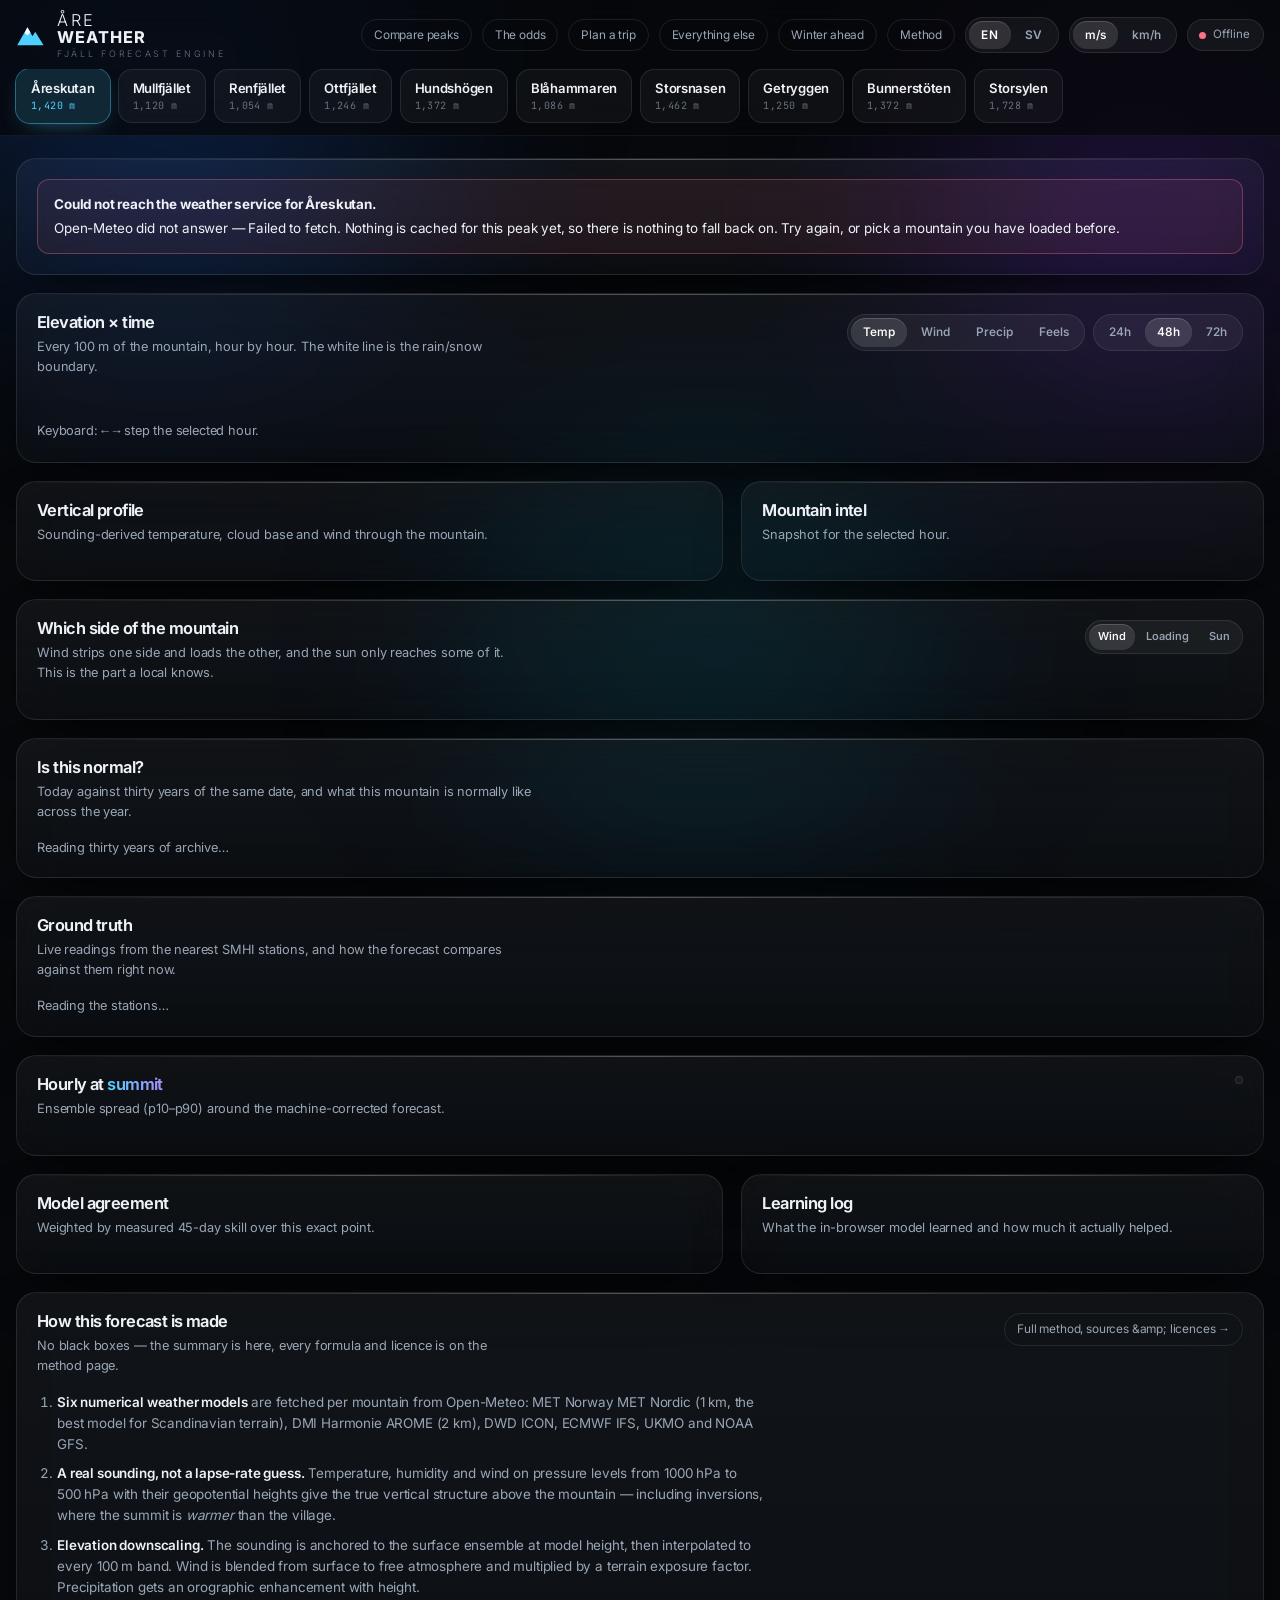
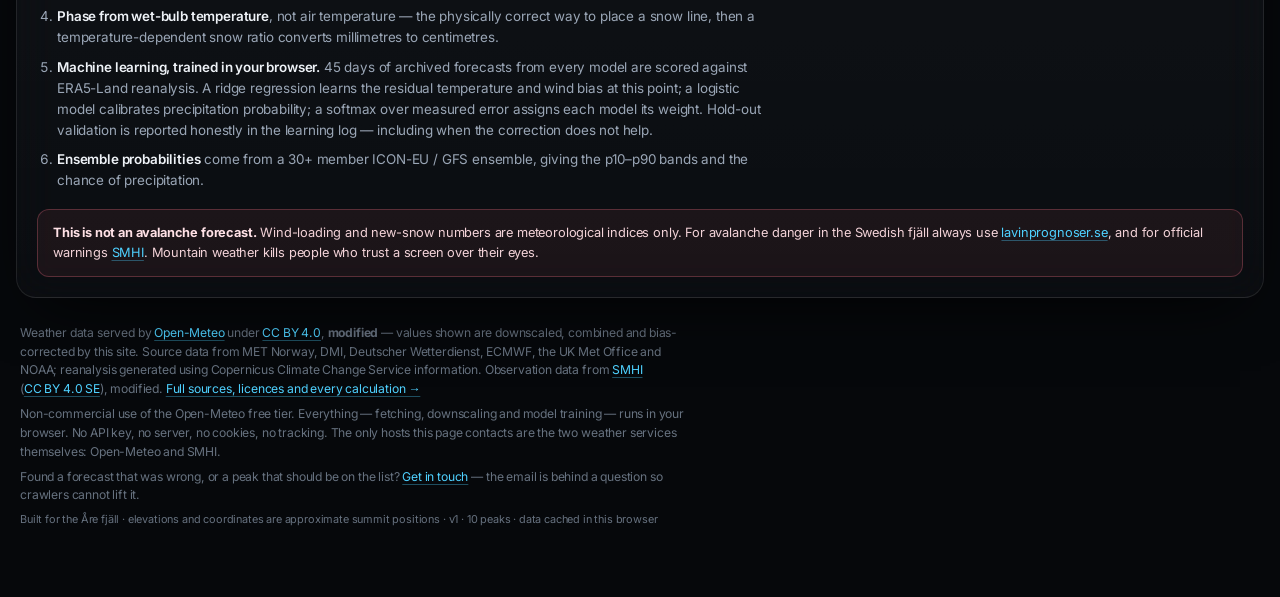
==== commit 671eb4cc: "Add an outlook page: the week as probabilities, counted per member The site already fetched an ensem" ====
--- a/index.html
+++ b/index.html
@@ -27,6 +27,7 @@
     </a>
     <div class="topbar-actions">
       <a class="nav-link" href="compare.html" data-i18n="nav.compare">Compare peaks</a>
+      <a class="nav-link" href="outlook.html" data-i18n="nav.outlook">The odds</a>
       <a class="nav-link" href="trip.html" data-i18n="nav.trip">Plan a trip</a>
       <a class="nav-link" href="links.html" data-i18n="nav.links">Everything else</a>
       <a class="nav-link" href="warming.html" data-i18n="nav.warming">Winter ahead</a>
--- a/styles.css
+++ b/styles.css
@@ -549,5 +549,39 @@
 .verdict.gone { border-color: rgba(251,113,133,.36); background: rgba(251,113,133,.07); }
 .verdict.gone .tag { border-color: rgba(251,113,133,.44); color: var(--rose); }
 
+.note .why { display: block; margin-top: 6px; color: var(--amber); }
 .caveat-list { margin: 12px 0 0; padding-left: 20px; display: grid; gap: 11px; max-width: 78ch; }
 .caveat-list li { font-size: .87rem; line-height: 1.62; color: #c2ccd8; }
+
+/* ---------- the outlook page ---------- */
+.headline { margin: 14px 0 0; font-size: .95rem; color: var(--text-1); line-height: 1.55; max-width: 70ch; }
+.headline b { font-family: var(--mono); font-weight: 600; color: #fff; }
+.headline.warn { color: var(--amber); }
+
+.day-grid { display: grid; grid-template-columns: repeat(auto-fit, minmax(178px, 1fr)); gap: 10px; margin-top: 16px; }
+/* A week should read as a week: seven columns once there is room, rather than
+   six and an orphan. */
+@media (min-width: 1180px) { .day-grid { grid-template-columns: repeat(7, minmax(0, 1fr)); } }
+@media (min-width: 1180px) { .day-card .d-temp b { font-size: 1.2rem; } }
+.day-card {
+  text-align: left; font: inherit; color: inherit; cursor: pointer;
+  border: 1px solid var(--line-soft); border-radius: 13px; padding: 13px 14px;
+  background: rgba(255,255,255,.03); display: grid; gap: 7px; align-content: start;
+  transition: background .15s, border-color .15s;
+}
+.day-card:hover { background: rgba(255,255,255,.06); border-color: var(--line); }
+.day-card.on { border-color: rgba(79,209,255,.5); background: rgba(79,209,255,.07); }
+.day-card .d-day { font-size: .62rem; letter-spacing: .14em; text-transform: uppercase; color: var(--text-3); }
+.day-card .d-temp { display: flex; align-items: baseline; gap: 7px; }
+.day-card .d-temp b { font-family: var(--mono); font-size: 1.32rem; font-weight: 550; letter-spacing: -.03em; }
+.day-card .d-temp .range { font-family: var(--mono); font-size: .68rem; color: var(--text-3); }
+.day-card .d-rows { display: grid; gap: 3px; margin-top: 2px; }
+.day-card .d-line { display: flex; justify-content: space-between; gap: 10px; font-size: .74rem; }
+.day-card .d-line .k { color: var(--text-2); }
+.day-card .d-line .v { font-family: var(--mono); color: var(--text-1); }
+.day-card .tag {
+  font-size: .63rem; padding: 2px 8px; border-radius: 999px; justify-self: start;
+  border: 1px solid var(--line); color: var(--text-3); margin-top: 2px;
+}
+.day-card .tag.agree-tight { border-color: rgba(163,230,53,.34); color: var(--lime); }
+.day-card .tag.agree-loose { border-color: rgba(251,191,36,.36); color: var(--amber); }
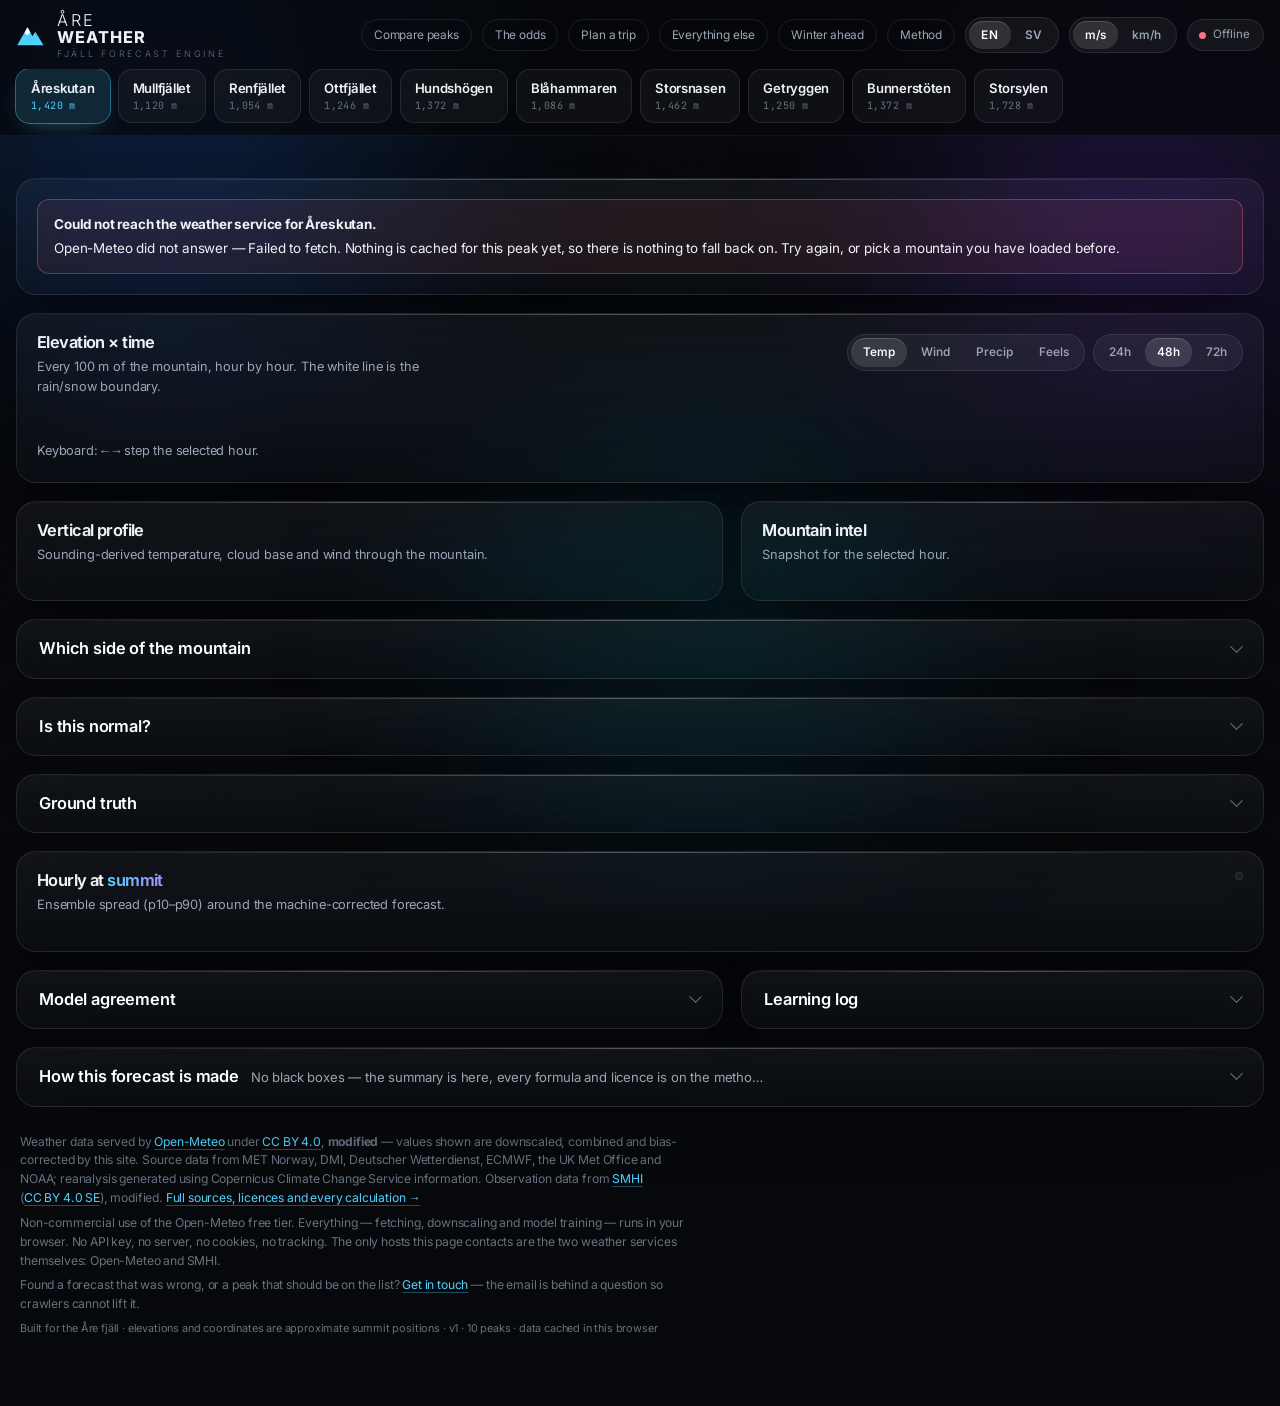
==== commit d385c051: "Lead with the answer The app answered every question except the one people arrive with. Ten cards of" ====
--- a/index.html
+++ b/index.html
@@ -47,6 +47,10 @@
 
 <main class="wrap" id="main">
 
+  <!-- The one sentence the site exists to produce. Everything below is the
+       working; a visitor who reads only this has still been served. -->
+  <section class="answer" id="answer" aria-live="polite"></section>
+
   <section class="hero card" id="hero">
     <div class="hero-skeleton"><span></span><span></span><span></span></div>
   </section>
@@ -93,10 +97,13 @@
     </section>
   </div>
 
-  <section class="card" id="aspect-card">
+  <details class="card fold" id="aspect-card">
+    <summary>
+      <span class="fold-head"><span class="fold-title" data-i18n="aspect.title">Which side of the mountain</span><span class="fold-peek"></span></span>
+    </summary>
+    <div class="fold-body">
       <div class="card-head">
         <div>
-          <h2 data-i18n="aspect.title">Which side of the mountain</h2>
           <p class="sub" data-i18n="aspect.sub">Wind strips one side and loads the other.</p>
         </div>
         <div class="controls">
@@ -108,27 +115,28 @@
         </div>
       </div>
       <div id="aspect"></div>
-  </section>
-
-  <section class="card" id="climate-card">
-    <div class="card-head">
-      <div>
-        <h2 data-i18n="climate.title">Is this normal?</h2>
-        <p class="sub" data-i18n="climate.sub">Today against thirty years of the same date.</p>
-      </div>
-    </div>
-    <div id="climate"><p class="sub" data-i18n="climate.loading">Reading thirty years of archive…</p></div>
-  </section>
-
-  <section class="card" id="obs-card">
-    <div class="card-head">
-      <div>
-        <h2 data-i18n="obs.title">Ground truth</h2>
-        <p class="sub" data-i18n="obs.sub">Live readings from the nearest SMHI stations, and how the forecast compares against them right now.</p>
-      </div>
-    </div>
-    <div id="observations"><p class="sub" data-i18n="obs.reading">Reading the stations…</p></div>
-  </section>
+    </div>
+  </details>
+
+  <details class="card fold" id="climate-card">
+    <summary>
+      <span class="fold-head"><span class="fold-title" data-i18n="climate.title">Is this normal?</span><span class="fold-peek"></span></span>
+    </summary>
+    <div class="fold-body">
+      <p class="sub" data-i18n="climate.sub">Today against thirty years of the same date.</p>
+      <div id="climate"><p class="sub" data-i18n="climate.loading">Reading thirty years of archive…</p></div>
+    </div>
+  </details>
+
+  <details class="card fold" id="obs-card">
+    <summary>
+      <span class="fold-head"><span class="fold-title" data-i18n="obs.title">Ground truth</span><span class="fold-peek"></span></span>
+    </summary>
+    <div class="fold-body">
+      <p class="sub" data-i18n="obs.sub">Live readings from the nearest SMHI stations, and how the forecast compares against them right now.</p>
+      <div id="observations"><p class="sub" data-i18n="obs.reading">Reading the stations…</p></div>
+    </div>
+  </details>
 
   <section class="card" id="hourly-card">
     <div class="card-head">
@@ -142,20 +150,33 @@
   </section>
 
   <div class="split">
-    <section class="card" id="models-card">
-      <div class="card-head"><div><h2 data-i18n="models.title">Model agreement</h2><p class="sub" id="models-sub">Weighted by measured 45-day skill over this exact point.</p></div></div>
-      <div id="models"></div>
-    </section>
-
-    <section class="card" id="ml-card">
-      <div class="card-head"><div><h2 data-i18n="ml.title">Learning log</h2><p class="sub" data-i18n="ml.sub">What the in-browser model learned and how much it actually helped.</p></div></div>
-      <div id="ml"></div>
-    </section>
+    <details class="card fold" id="models-card">
+      <summary>
+        <span class="fold-head"><span class="fold-title" data-i18n="models.title">Model agreement</span><span class="fold-peek"></span></span>
+      </summary>
+      <div class="fold-body">
+        <p class="sub" id="models-sub">Weighted by measured 45-day skill over this exact point.</p>
+        <div id="models"></div>
+      </div>
+    </details>
+
+    <details class="card fold" id="ml-card">
+      <summary>
+        <span class="fold-head"><span class="fold-title" data-i18n="ml.title">Learning log</span><span class="fold-peek"></span></span>
+      </summary>
+      <div class="fold-body">
+        <p class="sub" data-i18n="ml.sub">What the in-browser model learned and how much it actually helped.</p>
+        <div id="ml"></div>
+      </div>
+    </details>
   </div>
 
-  <section class="card method" id="method">
+  <details class="card method fold" id="method">
+    <summary>
+      <span class="fold-head"><span class="fold-title" data-i18n="method.title">How this forecast is made</span><span class="fold-peek" data-i18n="method.sub">No black boxes — the summary is here, every formula and licence is on the method page.</span></span>
+    </summary>
+    <div class="fold-body">
     <div class="card-head">
-      <div><h2 data-i18n="method.title">How this forecast is made</h2><p class="sub" data-i18n="method.sub">No black boxes — the summary is here, every formula and licence is on the method page.</p></div>
       <div class="controls"><a class="nav-link" href="methods.html" data-i18n="method.link">Full method, sources &amp; licences →</a></div>
     </div>
     <ol class="method-list">
@@ -167,7 +188,8 @@
       <li data-i18n-html="method.step6"><b>Ensemble probabilities</b> come from a 30+ member ICON-EU / GFS ensemble, giving the p10–p90 bands and the chance of precipitation.</li>
     </ol>
     <p class="disclaimer" data-i18n-html="method.disclaimer"><b>This is not an avalanche forecast.</b> Wind-loading and new-snow numbers are meteorological indices only. For avalanche danger in the Swedish fjäll always use <a href="https://www.lavinprognoser.se" target="_blank" rel="noopener">lavinprognoser.se</a>, and for official warnings <a href="https://www.smhi.se" target="_blank" rel="noopener">SMHI</a>. Mountain weather kills people who trust a screen over their eyes.</p>
-  </section>
+    </div>
+  </details>
 
   <footer class="footer">
     <p data-i18n-html="footer.attribution">placeholder</p>
--- a/styles.css
+++ b/styles.css
@@ -67,7 +67,20 @@
 a { color: var(--ice); text-decoration-color: rgba(79,209,255,.35); text-underline-offset: 3px; }
 button { font: inherit; color: inherit; cursor: pointer; }
 .hl { background: var(--grad); -webkit-background-clip: text; background-clip: text; color: transparent; }
-.num { font-family: var(--mono); font-variant-numeric: tabular-nums; letter-spacing: -0.02em; }
+.num { font-family: var(--mono); letter-spacing: -0.02em; }
+
+/* Equal-width digits where numbers stack into columns — table rows, matrix
+   cells, axis ticks, aligned key/value lists — so the eye reads values instead
+   of ragging. Deliberately NOT on the display-size figures: at 3 rem a tabular
+   `1` sits in a wide empty box and the number looks broken. */
+.num, .mtn-chip .e, .window-legend, .model-weight, .model-val,
+.tooltip .row, .formula .eq, .formula dt, .doc td .num, .doc td code, .doc code,
+.attribution, .gate input, .pick .rank, .pick .when, .peak-link .pe,
+.cell .s, .cell .w, .cell.empty, .row-error, .obs-who .d, .aspect-line .v,
+.link-host, .trip-field input, .verdict .then b, .day-card .d-temp .range,
+.day-card .d-line .v {
+  font-variant-numeric: tabular-nums;
+}
 
 /* ---------- ambience ---------- */
 .aurora { position: fixed; inset: 0; z-index: -2; overflow: hidden; }
@@ -82,7 +95,17 @@
   background-image: url("data:image/svg+xml,%3Csvg xmlns='http://www.w3.org/2000/svg' width='140' height='140'%3E%3Cfilter id='n'%3E%3CfeTurbulence type='fractalNoise' baseFrequency='.85' numOctaves='3'/%3E%3C/filter%3E%3Crect width='140' height='140' filter='url(%23n)' opacity='.45'/%3E%3C/svg%3E");
   mix-blend-mode: overlay;
 }
-@media (prefers-reduced-motion: reduce) { .aurora span { animation: none; } * { scroll-behavior: auto !important; } }
+/* Reduced motion means all of it, not just the background: the status pulse and
+   every hover transition go too. */
+@media (prefers-reduced-motion: reduce) {
+  *, *::before, *::after {
+    animation-duration: .001ms !important;
+    animation-iteration-count: 1 !important;
+    transition-duration: .001ms !important;
+    scroll-behavior: auto !important;
+  }
+  .aurora { display: none; }
+}
 
 /* ---------- layout ---------- */
 .wrap { width: min(1320px, 100% - 32px); margin-inline: auto; }
@@ -118,6 +141,26 @@
 .brand-text i { font-style: normal; font-size: .56rem; letter-spacing: .3em; color: var(--text-3); text-transform: uppercase; margin-top: 3px; }
 @media (max-width: 560px) { .brand-text { font-size: .9rem; } .brand-text i { display: none; } }
 .topbar-actions { display: flex; align-items: center; gap: 10px; }
+
+/* The header grew a link every time the site grew a page, and past about six
+   items it stopped fitting a phone and took the whole document's width with it.
+   Below this width the controls drop to their own row and scroll, which keeps
+   every page reachable without a menu to open. */
+@media (max-width: 900px) {
+  .topbar-inner { flex-wrap: wrap; gap: 8px 12px; }
+  .topbar-actions {
+    order: 3; width: 100%; flex-wrap: nowrap;
+    overflow-x: auto; overscroll-behavior-x: contain;
+    scroll-snap-type: x proximity;
+    padding-bottom: 3px; margin-bottom: -3px;
+    /* fade the ends so it reads as a strip that continues */
+    -webkit-mask-image: linear-gradient(90deg, transparent, #000 14px, #000 calc(100% - 14px), transparent);
+    mask-image: linear-gradient(90deg, transparent, #000 14px, #000 calc(100% - 14px), transparent);
+  }
+  .topbar-actions > * { flex: 0 0 auto; scroll-snap-align: start; }
+  /* The brand is already the way home. */
+  .topbar-actions .back-link { display: none; }
+}
 
 .seg { display: inline-flex; padding: 3px; gap: 2px; background: rgba(255,255,255,.05); border: 1px solid var(--line); border-radius: 999px; }
 .seg button { background: none; border: 0; padding: 5px 12px; border-radius: 999px; font-size: .74rem; font-weight: 550; color: var(--text-2); transition: .18s; white-space: nowrap; }
@@ -585,3 +628,137 @@
 }
 .day-card .tag.agree-tight { border-color: rgba(163,230,53,.34); color: var(--lime); }
 .day-card .tag.agree-loose { border-color: rgba(251,191,36,.36); color: var(--amber); }
+
+/* ---------- craft ----------
+   None of this changes what the site says. It changes how much work the reader
+   has to do to read it. */
+
+/* Headings ragged by a typesetter rather than by chance; body text that never
+   leaves one word alone on the last line. */
+h1, h2, h3, .lede, .headline { text-wrap: balance; }
+p, li, .sub, .note { text-wrap: pretty; }
+
+::selection { background: rgba(79,209,255,.28); color: #fff; }
+
+/* The horizontal scrollers — the peak rail, the wide charts — get a real
+   scrollbar rather than the platform default sitting on a dark surface. */
+.chart-wrap, .mountain-rail, .table-scroll, .matrix-scroll {
+  scrollbar-width: thin;
+  scrollbar-color: rgba(255,255,255,.18) transparent;
+}
+.chart-wrap::-webkit-scrollbar, .mountain-rail::-webkit-scrollbar,
+.table-scroll::-webkit-scrollbar, .matrix-scroll::-webkit-scrollbar { height: 8px; }
+.chart-wrap::-webkit-scrollbar-track, .mountain-rail::-webkit-scrollbar-track,
+.table-scroll::-webkit-scrollbar-track, .matrix-scroll::-webkit-scrollbar-track { background: transparent; }
+.chart-wrap::-webkit-scrollbar-thumb, .mountain-rail::-webkit-scrollbar-thumb,
+.table-scroll::-webkit-scrollbar-thumb, .matrix-scroll::-webkit-scrollbar-thumb {
+  background: rgba(255,255,255,.16); border-radius: 999px;
+}
+.chart-wrap:hover::-webkit-scrollbar-thumb, .mountain-rail:hover::-webkit-scrollbar-thumb,
+.table-scroll:hover::-webkit-scrollbar-thumb, .matrix-scroll:hover::-webkit-scrollbar-thumb {
+  background: rgba(255,255,255,.28);
+}
+
+/* Labels drawn over a mark must not swallow the pointer, or the mark beneath
+   them stops being hoverable exactly where a reader aims. */
+svg text { pointer-events: none; }
+
+/* Marks inside a chart are interactive now, so they need a focus ring that is
+   visible against a coloured cell rather than only against the card. */
+svg [aria-label]:focus-visible {
+  outline: 2px solid #fff;
+  outline-offset: 1px;
+}
+
+/* Windows high-contrast mode strips the palette; keep the structure legible
+   rather than letting cards and charts collapse into one another. */
+@media (forced-colors: active) {
+  .card, .intel, .verdict, .day-card, .link-item { border: 1px solid CanvasText; }
+  .aurora, .grain { display: none; }
+  .status-pill .dot { forced-color-adjust: none; }
+}
+
+/* Someone printing the forecast before losing signal wants the numbers, not the
+   furniture. */
+@media print {
+  .aurora, .grain, .topbar, .skip-link, .tooltip, .seg, .mountain-rail { display: none !important; }
+  body { background: #fff; color: #000; }
+  .card {
+    background: none; border: 1px solid #bbb; box-shadow: none;
+    break-inside: avoid; page-break-inside: avoid;
+  }
+  h1, h2 { color: #000; }
+  a { color: #000; text-decoration: underline; }
+  .sub, .note, .tiny { color: #333; }
+}
+
+/* ---------- the answer ----------
+   Deliberately not a card: it is the page speaking, not another panel of
+   analysis competing with the ten below it. */
+.answer { margin-bottom: 2px; }
+.answer-in {
+  display: grid; grid-template-columns: minmax(0, 1fr) auto; gap: 20px 28px; align-items: center;
+  padding: 18px 22px 18px 20px;
+  border: 1px solid var(--line); border-left: 3px solid var(--ice);
+  border-radius: var(--radius-sm);
+  background: linear-gradient(100deg, rgba(79,209,255,.09), rgba(167,139,250,.05) 60%, transparent);
+}
+.answer-eyebrow { font-size: .62rem; letter-spacing: .18em; text-transform: uppercase; color: var(--text-3); }
+.answer-line { margin: 6px 0 0; font-size: 1.16rem; line-height: 1.4; color: var(--text); font-weight: 450; }
+.answer-line b { font-weight: 650; color: #fff; }
+.answer-why { margin: 5px 0 0; font-size: .82rem; color: var(--text-2); }
+.answer-links { margin: 10px 0 0; display: flex; gap: 16px; flex-wrap: wrap; font-size: .78rem; }
+
+.answer-week { display: flex; gap: 6px; }
+.answer-day {
+  background: rgba(255,255,255,.03); border: 1px solid var(--line-soft); border-radius: 10px;
+  padding: 8px 9px 9px; display: grid; gap: 2px; justify-items: center; min-width: 56px;
+  color: inherit; font: inherit; cursor: pointer; transition: background .15s, border-color .15s;
+}
+.answer-day:hover { background: rgba(255,255,255,.07); border-color: var(--line); }
+.answer-day.on { border-color: rgba(79,209,255,.5); background: rgba(79,209,255,.08); }
+.answer-day .ad-day { font-size: .6rem; letter-spacing: .1em; text-transform: uppercase; color: var(--text-3); }
+.answer-day .ad-score { font-family: var(--mono); font-size: 1.02rem; font-weight: 600; letter-spacing: -.02em; }
+.answer-day .ad-when { font-family: var(--mono); font-size: .6rem; color: var(--text-3); }
+.answer-day .ad-bar { display: block; width: 100%; height: 3px; border-radius: 2px; background: rgba(255,255,255,.08); overflow: hidden; margin-top: 3px; }
+.answer-day .ad-bar i { display: block; height: 100%; border-radius: 2px; }
+
+@media (max-width: 900px) {
+  .answer-in { grid-template-columns: 1fr; gap: 14px; }
+  .answer-week { overflow-x: auto; padding-bottom: 3px; }
+  .answer-day { flex: 0 0 auto; }
+}
+
+/* ---------- folds ----------
+   The deep panels stay on the page but stop competing with it. Each summary
+   carries the panel's own headline, so the answer is readable closed and the
+   detail is one click away. */
+.visually-hidden {
+  position: absolute; width: 1px; height: 1px; margin: -1px; padding: 0;
+  overflow: hidden; clip: rect(0 0 0 0); white-space: nowrap; border: 0;
+}
+.fold { padding: 0; }
+.fold > summary {
+  list-style: none; cursor: pointer; padding: 16px 22px;
+  display: flex; align-items: center; gap: 14px;
+  border-radius: var(--radius);
+}
+.fold > summary::-webkit-details-marker { display: none; }
+.fold > summary::after {
+  content: ''; flex: 0 0 auto; width: 8px; height: 8px; margin-left: auto;
+  border-right: 1.6px solid var(--text-3); border-bottom: 1.6px solid var(--text-3);
+  transform: rotate(45deg) translate(-2px, -2px); transition: transform .18s;
+}
+.fold[open] > summary::after { transform: rotate(-135deg) translate(-2px, -2px); }
+.fold > summary:hover { background: rgba(255,255,255,.03); }
+.fold > summary:focus-visible { outline: 2px solid var(--ice); outline-offset: -2px; }
+.fold-head { display: flex; align-items: baseline; gap: 12px; flex-wrap: wrap; min-width: 0; }
+.fold-title { font-size: 1.02rem; font-weight: 600; letter-spacing: -.01em; color: #fff; }
+.fold-peek {
+  font-size: .82rem; color: var(--text-2); min-width: 0;
+  overflow: hidden; text-overflow: ellipsis; white-space: nowrap; max-width: 64ch;
+}
+.fold[open] .fold-peek { display: none; }
+.fold-body { padding: 0 22px 20px; }
+.fold[open] > summary { padding-bottom: 10px; }
+@media (max-width: 620px) { .fold > summary { padding: 14px 16px; } .fold-body { padding: 0 16px 16px; } }
